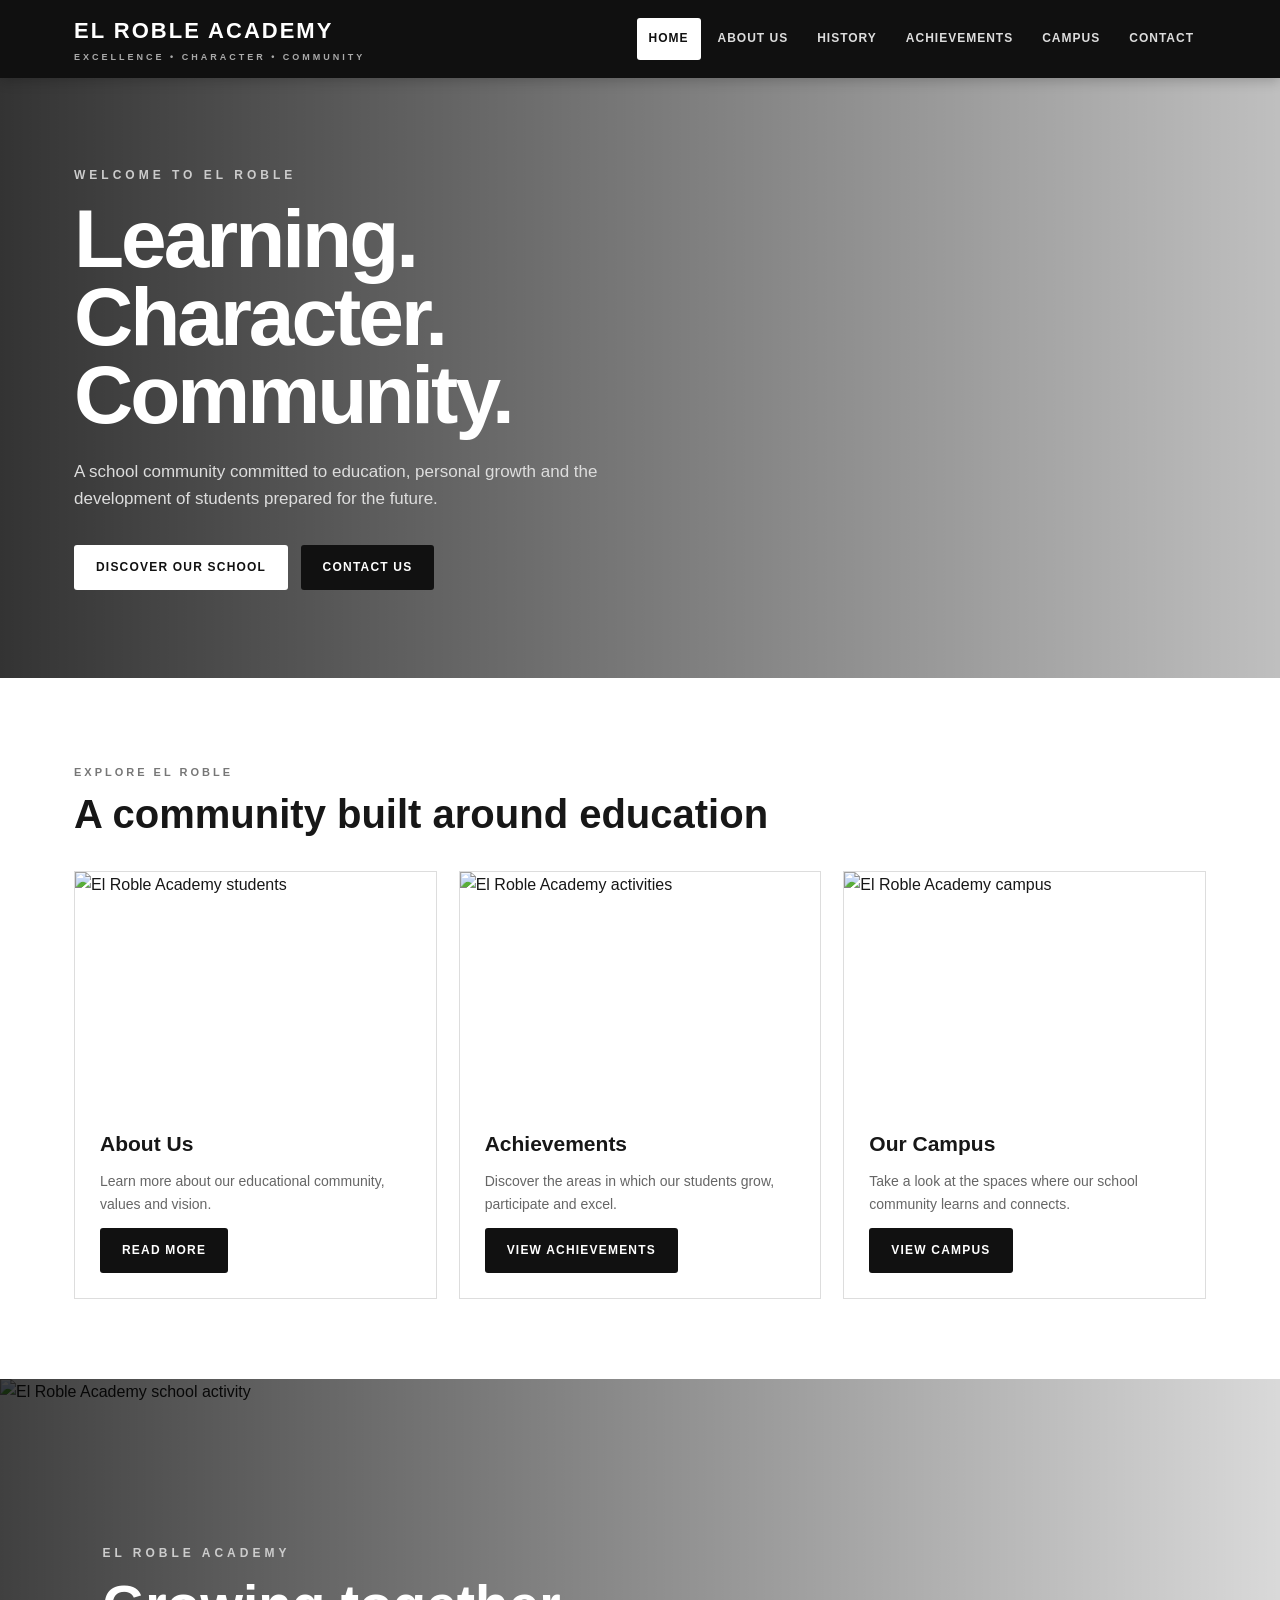
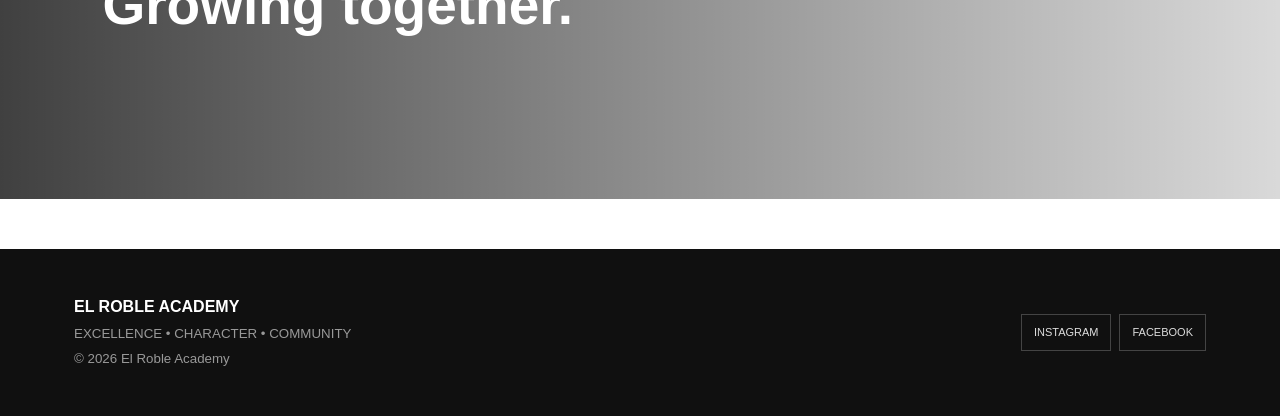
==== index.html @ d4e37f19 "Update index.html" ====
<!DOCTYPE html>
<html lang="en">
<head>
    <meta charset="UTF-8">
    <meta name="viewport" content="width=device-width, initial-scale=1.0">

    <title>El Roble Academy | Home</title>

    <link rel="stylesheet" href="style.css">
</head>

<body>

    <!-- ================= HEADER ================= -->

    <header class="header">

        <nav class="navbar">

            <a href="index.html" class="logo">
                EL ROBLE ACADEMY
                <span>EXCELLENCE • CHARACTER • COMMUNITY</span>
            </a>

            <div class="nav">

                <a href="index.html" class="active">HOME</a>

                <a href="about.html">ABOUT US</a>

                <a href="history.html">HISTORY</a>

                <a href="achievements.html">ACHIEVEMENTS</a>

                <a href="campus.html">CAMPUS</a>

                <a href="contact.html">CONTACT</a>

            </div>

        </nav>

    </header>


    <!-- ================= HERO ================= -->

    <main>

        <section class="hero">

            <div class="hero-content">

                <p class="kicker">
                    WELCOME TO EL ROBLE
                </p>

                <h1>
                    Learning.<br>
                    Character.<br>
                    Community.
                </h1>

                <p class="hero-text">
                    A school community committed to education,
                    personal growth and the development of students
                    prepared for the future.
                </p>

                <a href="about.html" class="btn">
                    DISCOVER OUR SCHOOL
                </a>

                <a href="contact.html" class="btn dark">
                    CONTACT US
                </a>

            </div>

        </section>


        <!-- ================= INTRO ================= -->

        <section class="section">

            <div class="section-head">

                <small>
                    EXPLORE EL ROBLE
                </small>

                <h2>
                    A community built around education
                </h2>

            </div>


            <div class="grid">


                <!-- ABOUT -->

                <article class="card">

                    <img
                        src="character.jpeg"
                        alt="El Roble Academy students"
                    >

                    <div class="card-body">

                        <h3>
                            About Us
                        </h3>

                        <p>
                            Learn more about our educational
                            community, values and vision.
                        </p>

                        <a href="about.html" class="btn dark">
                            READ MORE
                        </a>

                    </div>

                </article>



                <!-- ACHIEVEMENTS -->

                <article class="card">

                    <img
                        src="activities.jpeg"
                        alt="El Roble Academy activities"
                    >

                    <div class="card-body">

                        <h3>
                            Achievements
                        </h3>

                        <p>
                            Discover the areas in which our students
                            grow, participate and excel.
                        </p>

                        <a href="achievements.html" class="btn dark">
                            VIEW ACHIEVEMENTS
                        </a>

                    </div>

                </article>



                <!-- CAMPUS -->

                <article class="card">

                    <img
                        src="campus.jpeg"
                        alt="El Roble Academy campus"
                    >

                    <div class="card-body">

                        <h3>
                            Our Campus
                        </h3>

                        <p>
                            Take a look at the spaces where our
                            school community learns and connects.
                        </p>

                        <a href="campus.html" class="btn dark">
                            VIEW CAMPUS
                        </a>

                    </div>

                </article>

            </div>

        </section>


        <!-- ================= FEATURE IMAGE ================= -->

        <section class="image-banner">

            <img
                src="activities.jpeg"
                alt="El Roble Academy school activity"
            >

            <div class="image-banner-text">

                <p class="kicker">
                    EL ROBLE ACADEMY
                </p>

                <h2>
                    Growing together.
                </h2>

            </div>

        </section>

    </main>


    <!-- ================= FOOTER ================= -->

    <footer class="footer">

        <div class="footer-inner">

            <div>

                <strong>
                    EL ROBLE ACADEMY
                </strong>

                <br>

                <small>
                    EXCELLENCE • CHARACTER • COMMUNITY
                    <br>
                    © 2026 El Roble Academy
                </small>

            </div>


            <div class="footer-socials">

                <a
                    href="https://www.instagram.com/elrobleacademy"
                    target="_blank"
                    rel="noopener noreferrer"
                >
                    INSTAGRAM
                </a>

                <a
                    href="https://www.facebook.com/p/El-Roble-100045855324234/?locale=es_LA"
                    target="_blank"
                    rel="noopener noreferrer"
                >
                    FACEBOOK
                </a>

            </div>

        </div>

    </footer>


</body>
</html>
---- style.css ----
/* ================= GENERAL ================= */

* {
    box-sizing: border-box;
    margin: 0;
    padding: 0;
}

:root {
    --black: #101010;
    --dark: #181818;
    --gray: #777;
    --light: #f4f4f4;
    --white: #ffffff;
    --line: #dddddd;
}

body {
    font-family: Arial, Helvetica, sans-serif;
    color: #171717;
    background: #ffffff;
    line-height: 1.6;
}

a {
    text-decoration: none;
    color: inherit;
}

img {
    max-width: 100%;
    display: block;
}


/* ================= HEADER ================= */

.header {
    background: var(--black);
    color: white;
    position: sticky;
    top: 0;
    z-index: 20;
    box-shadow: 0 3px 12px rgba(0,0,0,0.2);
}

.navbar {
    max-width: 1180px;
    margin: auto;
    min-height: 78px;
    padding: 0 24px;

    display: flex;
    align-items: center;
    justify-content: space-between;

    gap: 25px;
}


/* ================= LOGO ================= */

.logo {
    font-weight: 800;
    letter-spacing: 2px;
    font-size: 22px;
    white-space: nowrap;
}

.logo span {
    display: block;
    font-size: 9px;
    letter-spacing: 3px;
    color: #aaaaaa;
    margin-top: 2px;
}


/* ================= NAVIGATION ================= */

.nav {
    display: flex;
    flex-wrap: wrap;
    justify-content: flex-end;
    gap: 5px;
}

.nav a {
    font-size: 12px;
    font-weight: 700;
    letter-spacing: 1px;

    padding: 11px 12px;

    border-radius: 3px;

    color: #dddddd;

    transition: 0.2s;
}

.nav a:hover,
.nav a.active {
    background: white;
    color: #111111;
}


/* ================= HERO ================= */

.hero {

    min-height: 600px;

    background:
        linear-gradient(
            90deg,
            rgba(0,0,0,0.8),
            rgba(0,0,0,0.25)
        ),
        url("imagenes/campus.jpg")
        center / cover;

    display: flex;
    align-items: center;
}

.hero-content {

    max-width: 1180px;
    width: 100%;

    margin: auto;

    padding: 80px 24px;

    color: white;
}

.kicker {

    font-size: 12px;

    letter-spacing: 4px;

    font-weight: 700;

    color: #cccccc;

    margin-bottom: 15px;
}

.hero h1 {

    font-size: clamp(42px, 7vw, 82px);

    line-height: 0.95;

    max-width: 800px;

    letter-spacing: -3px;
}

.hero-text {

    max-width: 620px;

    margin: 24px 0;

    font-size: 17px;

    color: #dddddd;
}


/* ================= BUTTONS ================= */

.btn {

    display: inline-block;

    padding: 13px 22px;

    background: white;

    color: #111111;

    font-size: 12px;

    font-weight: 800;

    letter-spacing: 1.2px;

    border-radius: 3px;

    margin-right: 8px;

    margin-top: 8px;

    transition: 0.2s;
}

.btn:hover {
    transform: translateY(-2px);
}

.btn.dark {

    background: #111111;

    color: white;
}


/* ================= SECTIONS ================= */

.section {

    max-width: 1180px;

    margin: auto;

    padding: 80px 24px;
}

.section-head {
    margin-bottom: 35px;
}

.section-head small {

    font-size: 11px;

    letter-spacing: 3px;

    color: #777777;

    font-weight: 700;
}

.section-head h2 {

    font-size: 40px;

    line-height: 1.1;

    margin-top: 8px;
}


/* ================= CARDS ================= */

.grid {

    display: grid;

    grid-template-columns:
        repeat(3, 1fr);

    gap: 22px;
}

.card {

    border: 1px solid var(--line);

    background: white;

    overflow: hidden;

    transition: 0.25s;
}

.card:hover {
    transform: translateY(-5px);

    box-shadow:
        0 12px 30px rgba(0,0,0,0.1);
}

.card img {

    width: 100%;

    height: 230px;

    object-fit: cover;
}

.card-body {

    padding: 25px;
}

.card h3 {

    font-size: 21px;

    margin-bottom: 10px;
}

.card p {

    color: #666666;

    font-size: 14px;

    margin-bottom: 5px;
}


/* ================= IMAGE BANNER ================= */

.image-banner {

    position: relative;

    height: 420px;

    overflow: hidden;
}

.image-banner img {

    width: 100%;

    height: 100%;

    object-fit: cover;
}

.image-banner::after {

    content: "";

    position: absolute;

    inset: 0;

    background:
        linear-gradient(
            90deg,
            rgba(0,0,0,0.75),
            rgba(0,0,0,0.15)
        );
}

.image-banner-text {

    position: absolute;

    z-index: 2;

    top: 50%;

    left: 8%;

    transform: translateY(-50%);

    color: white;
}

.image-banner-text h2 {

    font-size: 55px;

    line-height: 1;
}


/* ================= PAGE HERO ================= */

.page-hero {

    background: #181818;

    color: white;

    padding: 90px 24px;
}

.page-hero-inner {

    max-width: 1180px;

    margin: auto;
}

.page-hero h1 {

    font-size: clamp(42px, 6vw, 70px);

    line-height: 1;
}

.page-hero p {

    color: #bbbbbb;

    margin-top: 15px;
}


/* ================= TWO COLUMNS ================= */

.two-col {

    display: grid;

    grid-template-columns:
        1.1fr 0.9fr;

    gap: 50px;

    align-items: center;
}

.feature-img {

    width: 100%;

    height: 430px;

    object-fit: cover;
}

.text p {

    margin-bottom: 18px;

    color: #555555;
}


/* ================= VALUES ================= */

.values {

    display: grid;

    grid-template-columns:
        repeat(2, 1fr);

    gap: 15px;

    margin-top: 25px;
}

.value {

    padding: 20px;

    background: #f4f4f4;

    border-left: 4px solid #111111;
}


/* ================= TIMELINE ================= */

.timeline {

    position: relative;

    border-left: 2px solid #cccccc;

    margin-left: 10px;
}

.timeline-item {

    position: relative;

    padding:
        0
        0
        35px
        35px;
}

.timeline-item::before {

    content: "";

    position: absolute;

    left: -8px;

    top: 5px;

    width: 14px;

    height: 14px;

    background: #111111;

    border-radius: 50%;
}

.timeline-item span {

    font-size: 11px;

    letter-spacing: 2px;

    color: #777777;

    font-weight: 700;
}

.timeline-item h3 {

    font-size: 22px;

    margin: 5px 0;
}

.timeline-item p {

    color: #666666;
}


/* ================= CAMPUS ================= */

.campus-grid {

    display: grid;

    grid-template-columns:
        repeat(2, 1fr);

    gap: 20px;
}

.campus-card {

    position: relative;

    min-height: 330px;

    overflow: hidden;

    background: #222222;
}

.campus-card img {

    width: 100%;

    height: 330px;

    object-fit: cover;

    opacity: 0.78;

    transition: 0.3s;
}

.campus-card:hover img {

    transform: scale(1.04);

    opacity: 0.95;
}

.campus-label {

    position: absolute;

    bottom: 0;

    left: 0;

    right: 0;

    padding: 25px;

    color: white;

    background:
        linear-gradient(
            transparent,
            rgba(0,0,0,0.85)
        );
}

.campus-label h3 {

    font-size: 25px;
}


/* ================= CONTACT ================= */

.contact-grid {

    display: grid;

    grid-template-columns:
        0.8fr 1.2fr;

    gap: 30px;
}

.contact-box {

    padding: 30px;

    background: #f4f4f4;

    margin-bottom: 18px;
}

.contact-box h3 {

    margin-bottom: 8px;
}

.contact-box p {

    color: #666666;
}

form {

    display: grid;

    gap: 15px;
}

input,
textarea {

    width: 100%;

    padding: 15px;

    border: 1px solid #cccccc;

    font: inherit;
}

textarea {

    min-height: 160px;

    resize: vertical;
}


/* ================= SOCIAL MEDIA ================= */

.socials {

    display: flex;

    gap: 10px;

    flex-wrap: wrap;

    margin-top: 14px;
}

.social {

    border: 1px solid #555555;

    padding: 9px 14px;

    font-size: 12px;

    font-weight: 700;

    letter-spacing: 1px;

    transition: 0.2s;
}

.social:hover {

    background: #111111;

    color: white;
}


/* ================= FOOTER ================= */

.footer {

    background: #101010;

    color: white;

    margin-top: 50px;
}

.footer-inner {

    max-width: 1180px;

    margin: auto;

    padding: 45px 24px;

    display: flex;

    justify-content: space-between;

    gap: 30px;

    align-items: center;
}

.footer small {

    color: #999999;
}

.footer-socials {

    display: flex;

    gap: 8px;

    flex-wrap: wrap;
}

.footer-socials a {

    font-size: 11px;

    border: 1px solid #444444;

    padding: 9px 12px;

    color: #dddddd;

    transition: 0.2s;
}

.footer-socials a:hover {

    background: white;

    color: black;
}


/* ================= RESPONSIVE ================= */

@media (max-width: 850px) {

    .navbar {

        align-items: flex-start;

        padding-top: 18px;

        padding-bottom: 18px;

        flex-direction: column;
    }

    .nav {

        justify-content: flex-start;
    }

    .grid,
    .two-col,
    .contact-grid {

        grid-template-columns: 1fr;
    }

    .campus-grid {

        grid-template-columns: 1fr;
    }

    .hero {

        min-height: 520px;
    }

    .image-banner-text h2 {

        font-size: 40px;
    }

    .footer-inner {

        flex-direction: column;

        align-items: flex-start;
    }

}
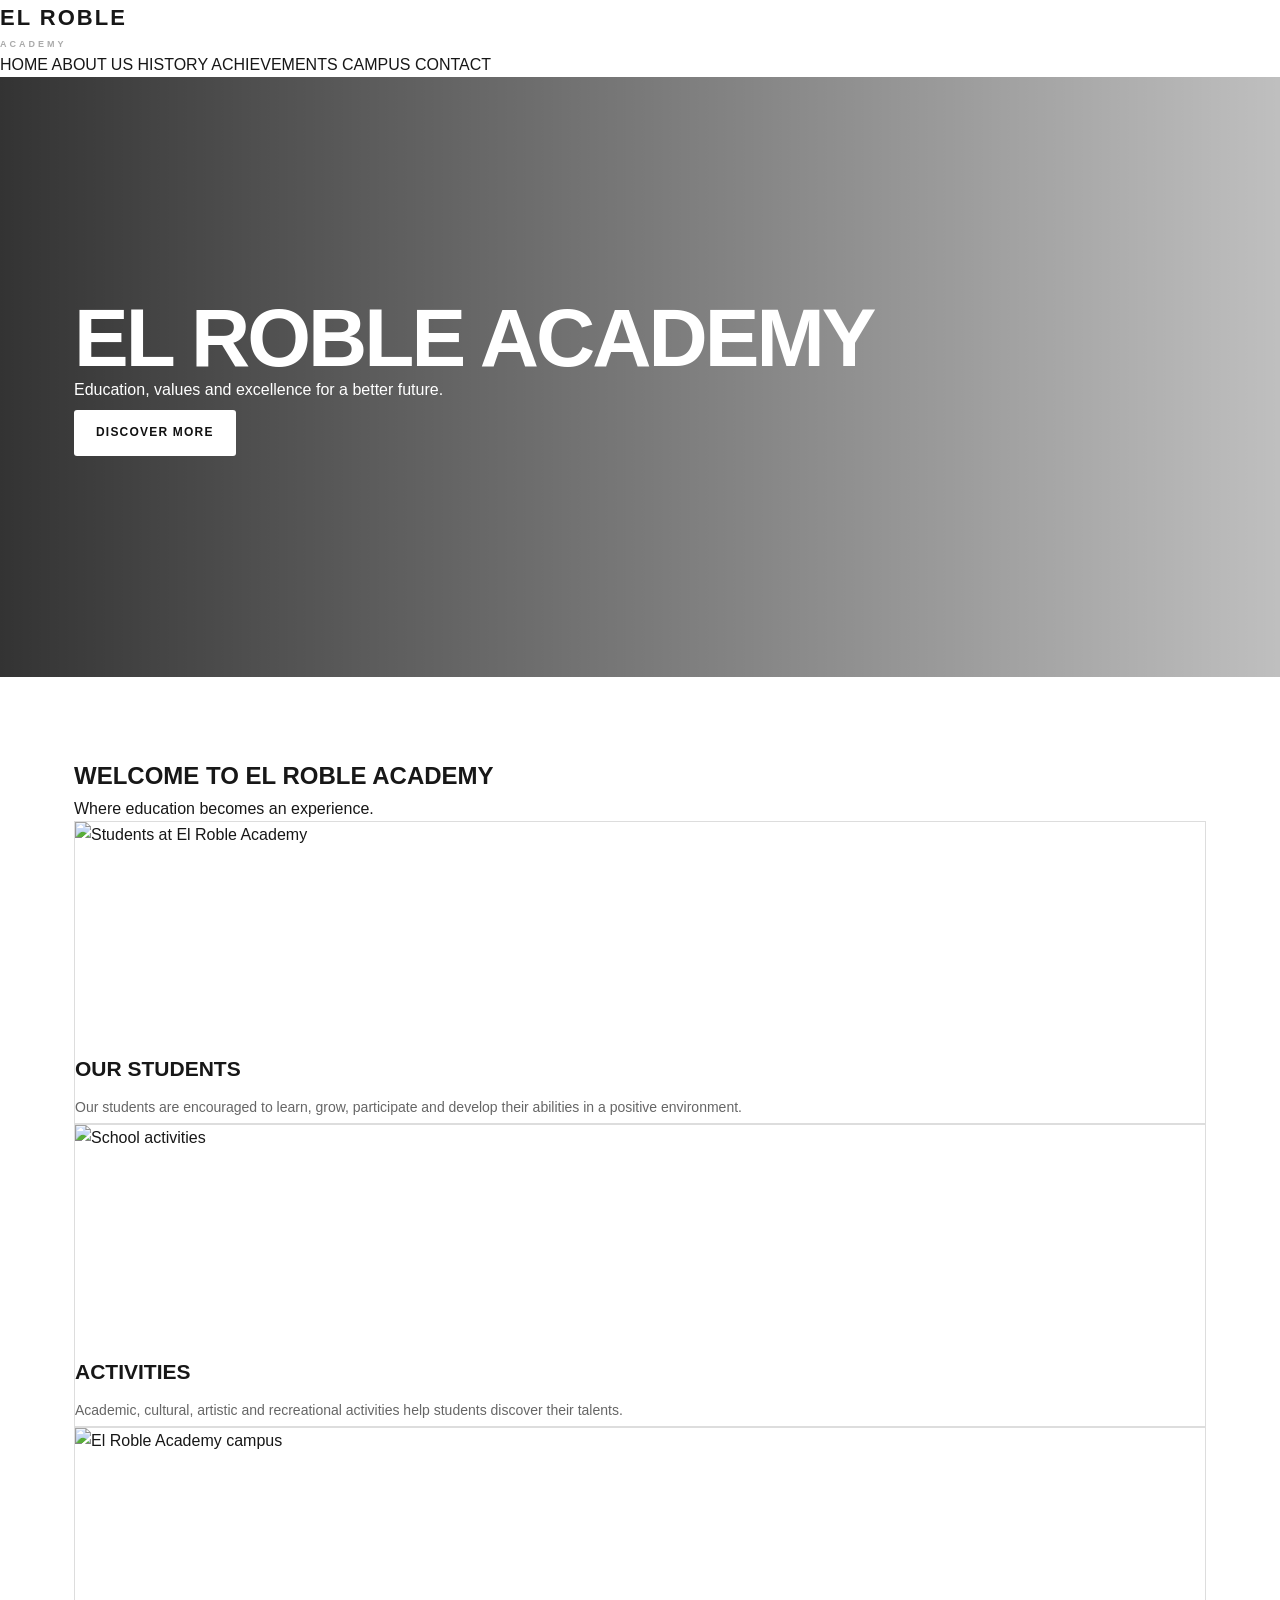
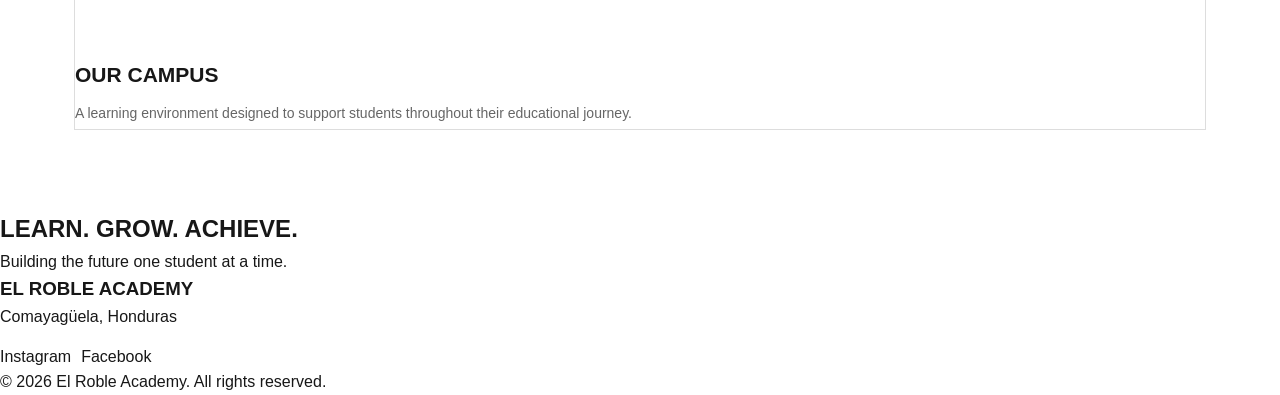
==== commit a746aba1: "Update index.html" ====
--- a/index.html
+++ b/index.html
@@ -3,269 +3,105 @@
 <head>
     <meta charset="UTF-8">
     <meta name="viewport" content="width=device-width, initial-scale=1.0">
-
     <title>El Roble Academy | Home</title>
-
     <link rel="stylesheet" href="style.css">
 </head>
 
 <body>
 
-    <!-- ================= HEADER ================= -->
+<header>
+    <div class="logo">EL ROBLE <span>ACADEMY</span></div>
 
-    <header class="header">
+    <nav>
+        <a href="index.html" target="_blank" rel="noopener noreferrer">HOME</a>
+        <a href="about.html" target="_blank" rel="noopener noreferrer">ABOUT US</a>
+        <a href="history.html" target="_blank" rel="noopener noreferrer">HISTORY</a>
+        <a href="achievements.html" target="_blank" rel="noopener noreferrer">ACHIEVEMENTS</a>
+        <a href="campus.html" target="_blank" rel="noopener noreferrer">CAMPUS</a>
+        <a href="contact.html" target="_blank" rel="noopener noreferrer">CONTACT</a>
+    </nav>
+</header>
 
-        <nav class="navbar">
+<section class="hero">
+    <div class="hero-content">
+        <h1>EL ROBLE ACADEMY</h1>
+        <p>Education, values and excellence for a better future.</p>
 
-            <a href="index.html" class="logo">
-                EL ROBLE ACADEMY
-                <span>EXCELLENCE • CHARACTER • COMMUNITY</span>
-            </a>
+        <a href="about.html" target="_blank" rel="noopener noreferrer" class="btn">
+            DISCOVER MORE
+        </a>
+    </div>
+</section>
 
-            <div class="nav">
+<section class="section">
+    <div class="section-title">
+        <h2>WELCOME TO EL ROBLE ACADEMY</h2>
+        <p>Where education becomes an experience.</p>
+    </div>
 
-                <a href="index.html" class="active">HOME</a>
+    <div class="cards">
 
-                <a href="about.html">ABOUT US</a>
-
-                <a href="history.html">HISTORY</a>
-
-                <a href="achievements.html">ACHIEVEMENTS</a>
-
-                <a href="campus.html">CAMPUS</a>
-
-                <a href="contact.html">CONTACT</a>
-
+        <div class="card">
+            <img src="estudiantes.jpg" alt="Students at El Roble Academy">
+            <div class="card-content">
+                <h3>OUR STUDENTS</h3>
+                <p>
+                    Our students are encouraged to learn, grow, participate
+                    and develop their abilities in a positive environment.
+                </p>
             </div>
-
-        </nav>
-
-    </header>
-
-
-    <!-- ================= HERO ================= -->
-
-    <main>
-
-        <section class="hero">
-
-            <div class="hero-content">
-
-                <p class="kicker">
-                    WELCOME TO EL ROBLE
-                </p>
-
-                <h1>
-                    Learning.<br>
-                    Character.<br>
-                    Community.
-                </h1>
-
-                <p class="hero-text">
-                    A school community committed to education,
-                    personal growth and the development of students
-                    prepared for the future.
-                </p>
-
-                <a href="about.html" class="btn">
-                    DISCOVER OUR SCHOOL
-                </a>
-
-                <a href="contact.html" class="btn dark">
-                    CONTACT US
-                </a>
-
-            </div>
-
-        </section>
-
-
-        <!-- ================= INTRO ================= -->
-
-        <section class="section">
-
-            <div class="section-head">
-
-                <small>
-                    EXPLORE EL ROBLE
-                </small>
-
-                <h2>
-                    A community built around education
-                </h2>
-
-            </div>
-
-
-            <div class="grid">
-
-
-                <!-- ABOUT -->
-
-                <article class="card">
-
-                    <img
-                        src="character.jpeg"
-                        alt="El Roble Academy students"
-                    >
-
-                    <div class="card-body">
-
-                        <h3>
-                            About Us
-                        </h3>
-
-                        <p>
-                            Learn more about our educational
-                            community, values and vision.
-                        </p>
-
-                        <a href="about.html" class="btn dark">
-                            READ MORE
-                        </a>
-
-                    </div>
-
-                </article>
-
-
-
-                <!-- ACHIEVEMENTS -->
-
-                <article class="card">
-
-                    <img
-                        src="activities.jpeg"
-                        alt="El Roble Academy activities"
-                    >
-
-                    <div class="card-body">
-
-                        <h3>
-                            Achievements
-                        </h3>
-
-                        <p>
-                            Discover the areas in which our students
-                            grow, participate and excel.
-                        </p>
-
-                        <a href="achievements.html" class="btn dark">
-                            VIEW ACHIEVEMENTS
-                        </a>
-
-                    </div>
-
-                </article>
-
-
-
-                <!-- CAMPUS -->
-
-                <article class="card">
-
-                    <img
-                        src="campus.jpeg"
-                        alt="El Roble Academy campus"
-                    >
-
-                    <div class="card-body">
-
-                        <h3>
-                            Our Campus
-                        </h3>
-
-                        <p>
-                            Take a look at the spaces where our
-                            school community learns and connects.
-                        </p>
-
-                        <a href="campus.html" class="btn dark">
-                            VIEW CAMPUS
-                        </a>
-
-                    </div>
-
-                </article>
-
-            </div>
-
-        </section>
-
-
-        <!-- ================= FEATURE IMAGE ================= -->
-
-        <section class="image-banner">
-
-            <img
-                src="activities.jpeg"
-                alt="El Roble Academy school activity"
-            >
-
-            <div class="image-banner-text">
-
-                <p class="kicker">
-                    EL ROBLE ACADEMY
-                </p>
-
-                <h2>
-                    Growing together.
-                </h2>
-
-            </div>
-
-        </section>
-
-    </main>
-
-
-    <!-- ================= FOOTER ================= -->
-
-    <footer class="footer">
-
-        <div class="footer-inner">
-
-            <div>
-
-                <strong>
-                    EL ROBLE ACADEMY
-                </strong>
-
-                <br>
-
-                <small>
-                    EXCELLENCE • CHARACTER • COMMUNITY
-                    <br>
-                    © 2026 El Roble Academy
-                </small>
-
-            </div>
-
-
-            <div class="footer-socials">
-
-                <a
-                    href="https://www.instagram.com/elrobleacademy"
-                    target="_blank"
-                    rel="noopener noreferrer"
-                >
-                    INSTAGRAM
-                </a>
-
-                <a
-                    href="https://www.facebook.com/p/El-Roble-100045855324234/?locale=es_LA"
-                    target="_blank"
-                    rel="noopener noreferrer"
-                >
-                    FACEBOOK
-                </a>
-
-            </div>
-
         </div>
 
-    </footer>
+        <div class="card">
+            <img src="actividades.jpg" alt="School activities">
+            <div class="card-content">
+                <h3>ACTIVITIES</h3>
+                <p>
+                    Academic, cultural, artistic and recreational activities
+                    help students discover their talents.
+                </p>
+            </div>
+        </div>
 
+        <div class="card">
+            <img src="campus.jpg" alt="El Roble Academy campus">
+            <div class="card-content">
+                <h3>OUR CAMPUS</h3>
+                <p>
+                    A learning environment designed to support students
+                    throughout their educational journey.
+                </p>
+            </div>
+        </div>
+
+    </div>
+</section>
+
+<section class="banner" style="background-image: url('actividades.jpg');">
+    <div>
+        <h2>LEARN. GROW. ACHIEVE.</h2>
+        <p>Building the future one student at a time.</p>
+    </div>
+</section>
+
+<footer>
+    <h3>EL ROBLE ACADEMY</h3>
+    <p>Comayagüela, Honduras</p>
+
+    <div class="socials">
+        <a href="https://www.instagram.com/elrobleacademy?igsi=MXN0MHp5c29xYmVuYg%3D%3D"
+           target="_blank" rel="noopener noreferrer">
+            Instagram
+        </a>
+
+        <a href="https://www.facebook.com/p/El-Roble-100045855324234/?locale=es_LA"
+           target="_blank" rel="noopener noreferrer">
+            Facebook
+        </a>
+    </div>
+
+    <p class="copyright">© 2026 El Roble Academy. All rights reserved.</p>
+</footer>
 
 </body>
 </html>
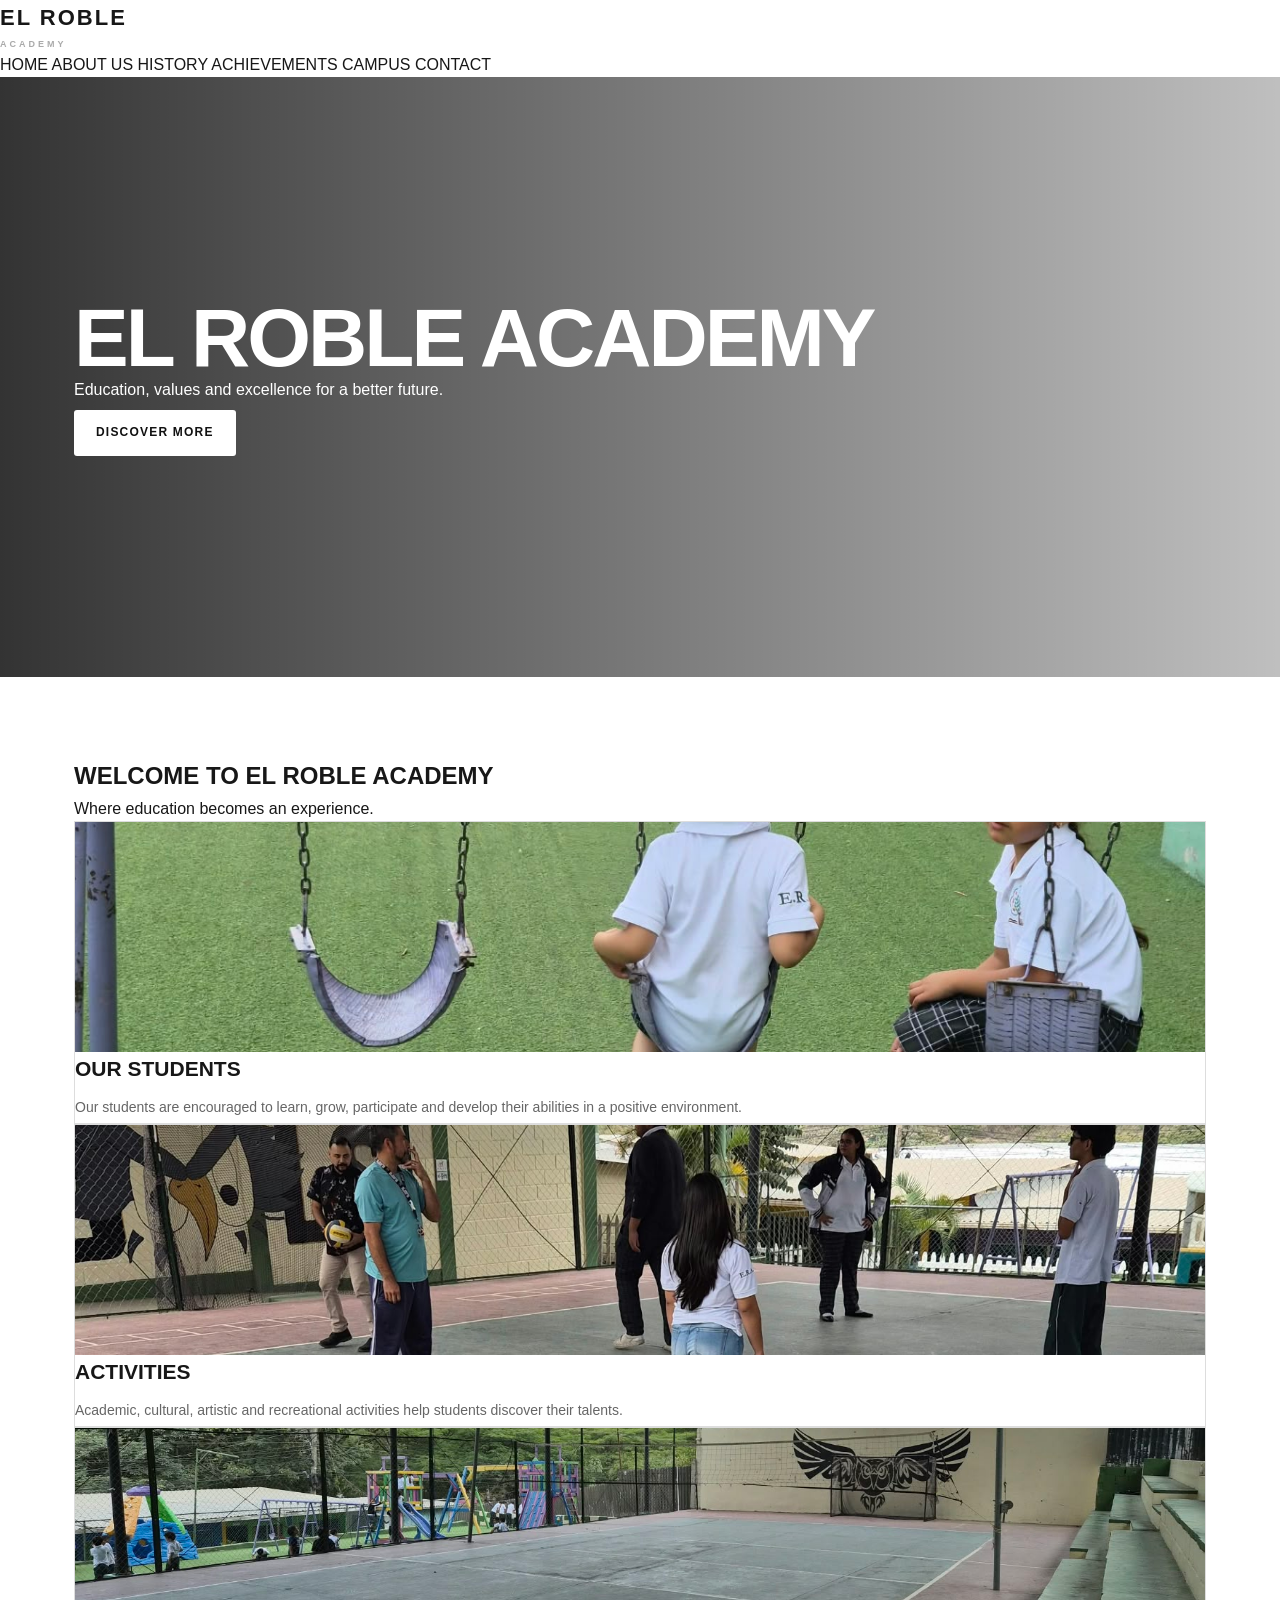
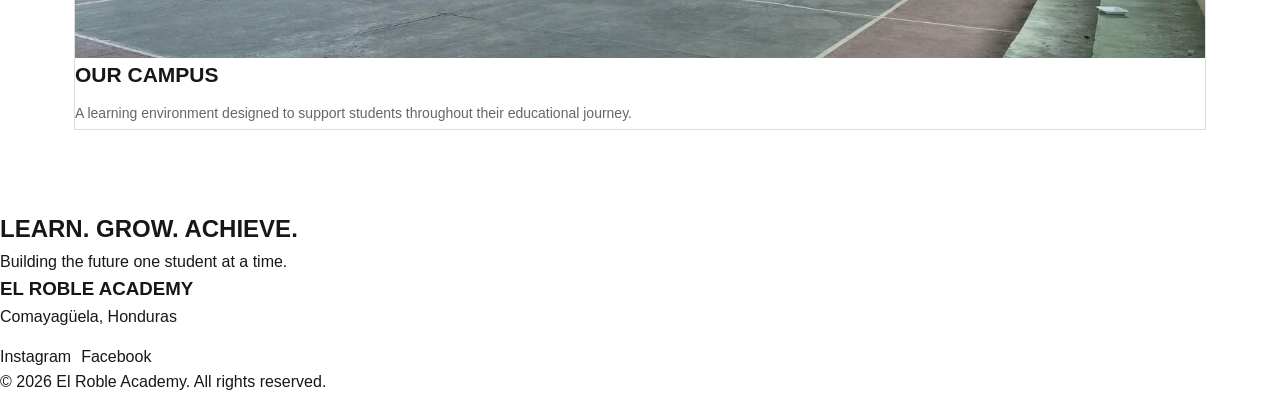
==== commit f824dd02: "Update index.html" ====
--- a/index.html
+++ b/index.html
@@ -42,7 +42,7 @@
     <div class="cards">
 
         <div class="card">
-            <img src="estudiantes.jpg" alt="Students at El Roble Academy">
+            <img src="character.jpeg" alt="Students at El Roble Academy">
             <div class="card-content">
                 <h3>OUR STUDENTS</h3>
                 <p>
@@ -53,7 +53,7 @@
         </div>
 
         <div class="card">
-            <img src="actividades.jpg" alt="School activities">
+            <img src="activities.jpeg" alt="School activities">
             <div class="card-content">
                 <h3>ACTIVITIES</h3>
                 <p>
@@ -64,7 +64,7 @@
         </div>
 
         <div class="card">
-            <img src="campus.jpg" alt="El Roble Academy campus">
+            <img src="campus.jpeg" alt="El Roble Academy campus">
             <div class="card-content">
                 <h3>OUR CAMPUS</h3>
                 <p>
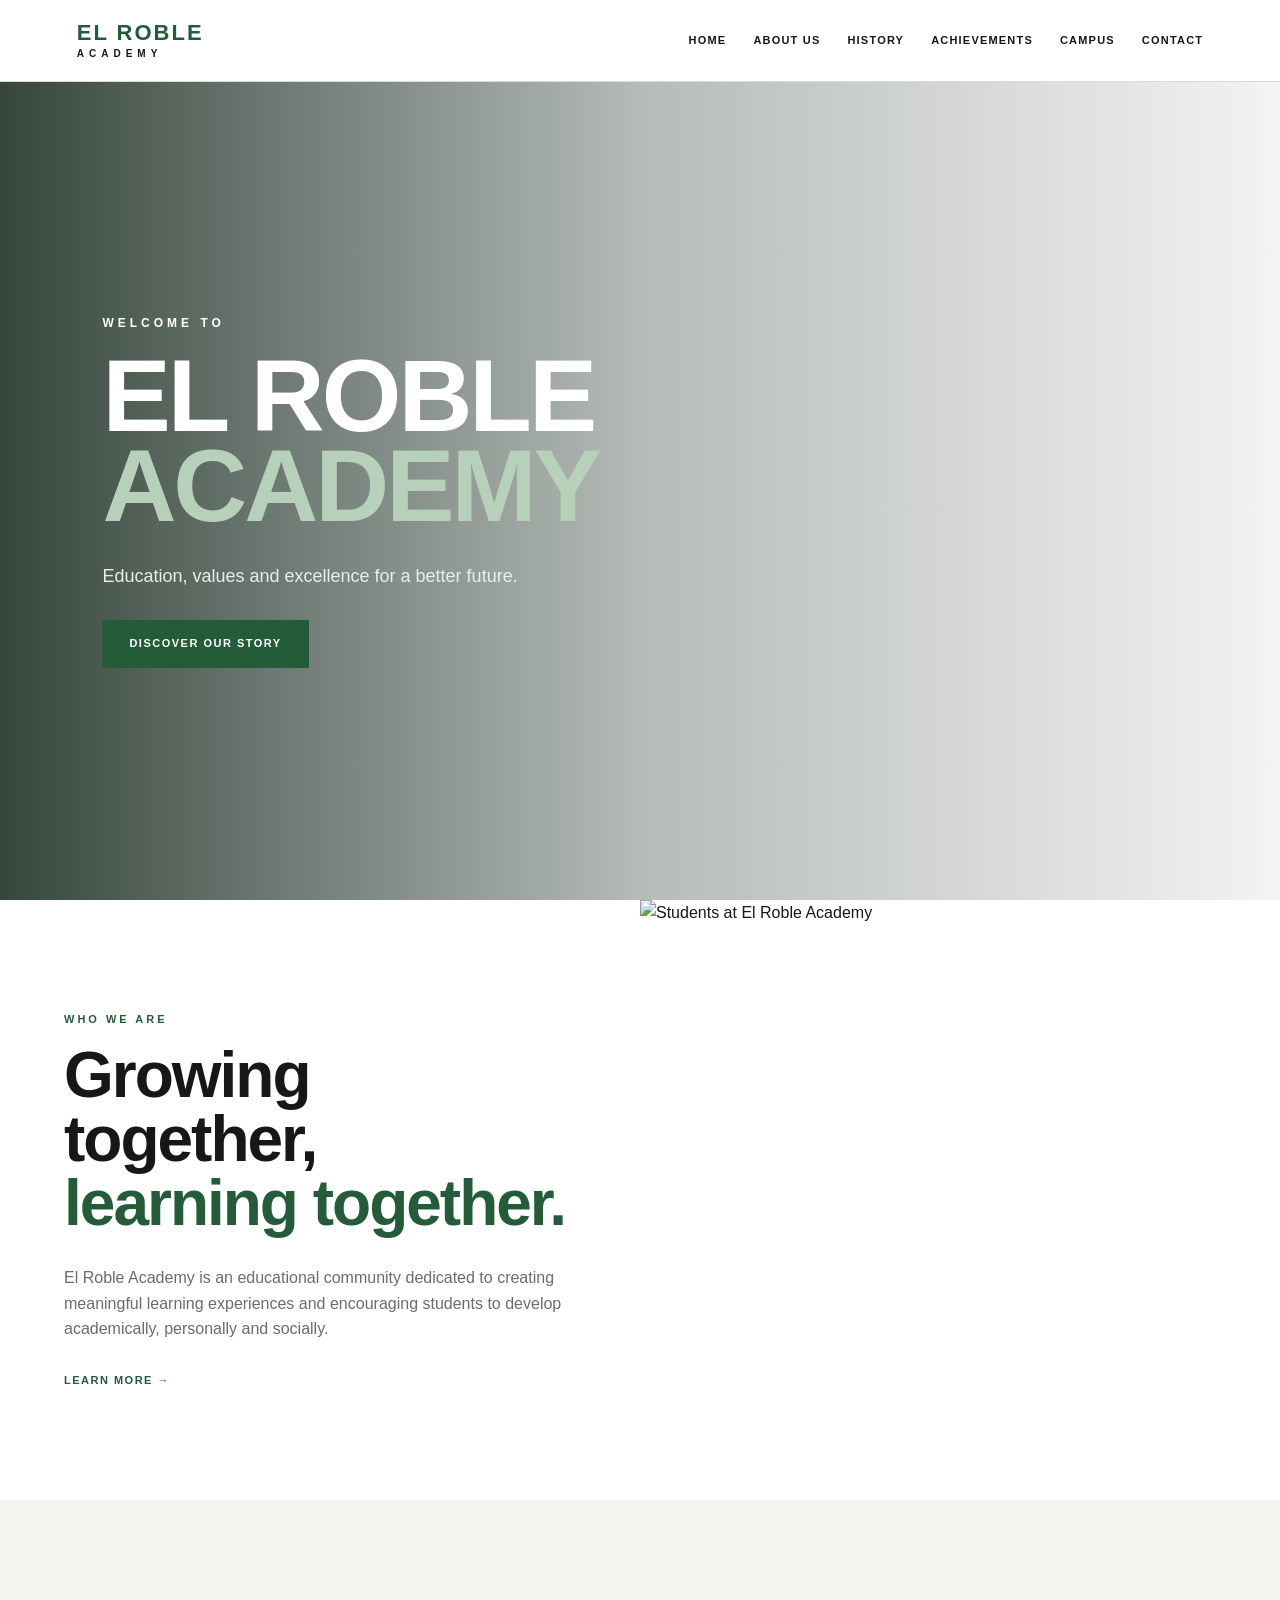
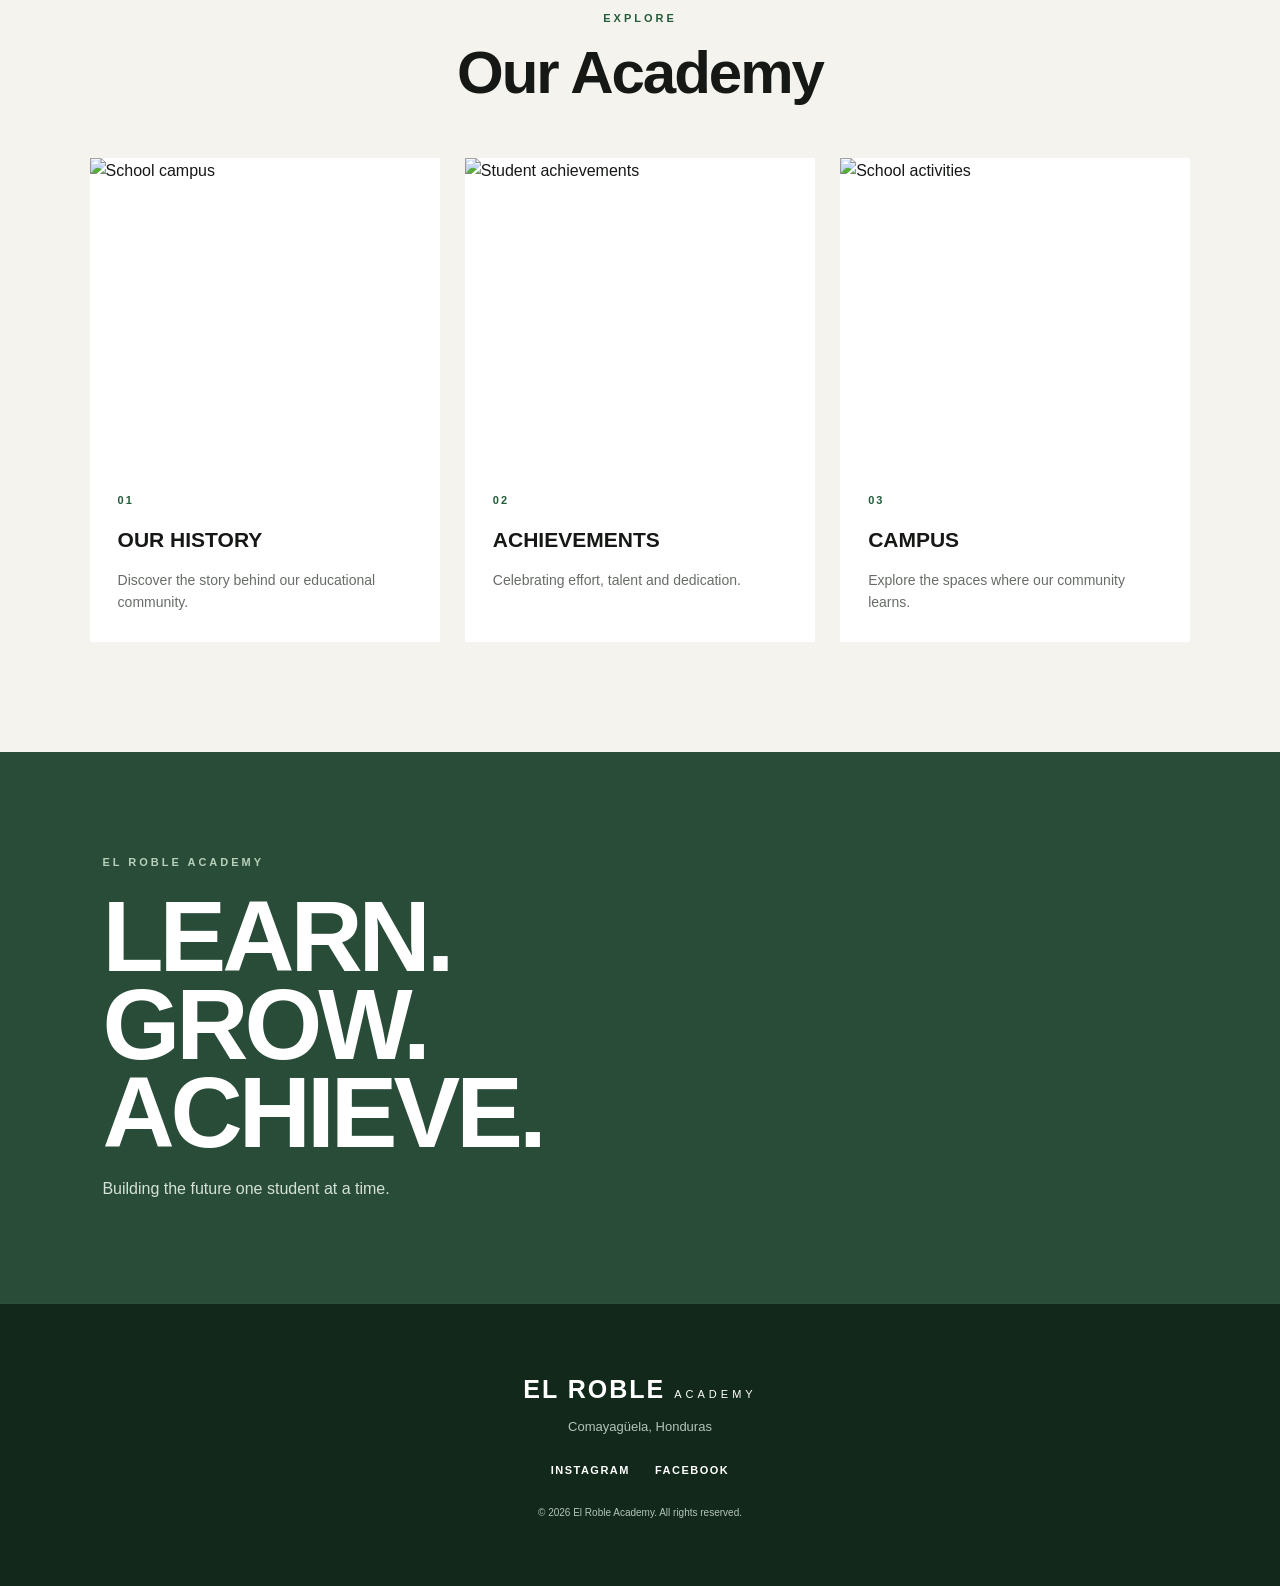
==== commit 32e05f7e: "Update index.html" ====
--- a/index.html
+++ b/index.html
@@ -10,7 +10,10 @@
 <body>
 
 <header>
-    <div class="logo">EL ROBLE <span>ACADEMY</span></div>
+    <a href="index.html" class="logo">
+        EL ROBLE
+        <span>ACADEMY</span>
+    </a>
 
     <nav>
         <a href="index.html" target="_blank" rel="noopener noreferrer">HOME</a>
@@ -22,85 +25,142 @@
     </nav>
 </header>
 
+<main>
+
 <section class="hero">
+    <div class="hero-overlay"></div>
+
     <div class="hero-content">
-        <h1>EL ROBLE ACADEMY</h1>
-        <p>Education, values and excellence for a better future.</p>
+        <p class="small-title">WELCOME TO</p>
 
-        <a href="about.html" target="_blank" rel="noopener noreferrer" class="btn">
-            DISCOVER MORE
+        <h1>EL ROBLE<br><span>ACADEMY</span></h1>
+
+        <p class="hero-text">
+            Education, values and excellence
+            for a better future.
+        </p>
+
+        <a href="about.html" target="_blank" rel="noopener noreferrer" class="green-btn">
+            DISCOVER OUR STORY
         </a>
     </div>
 </section>
 
-<section class="section">
-    <div class="section-title">
-        <h2>WELCOME TO EL ROBLE ACADEMY</h2>
-        <p>Where education becomes an experience.</p>
+
+<section class="intro-section">
+
+    <div class="intro-text">
+        <p class="section-label">WHO WE ARE</p>
+
+        <h2>Growing together,<br><span>learning together.</span></h2>
+
+        <p>
+            El Roble Academy is an educational community dedicated
+            to creating meaningful learning experiences and encouraging
+            students to develop academically, personally and socially.
+        </p>
+
+        <a href="about.html" target="_blank" rel="noopener noreferrer" class="text-link">
+            LEARN MORE →
+        </a>
     </div>
 
-    <div class="cards">
+    <div class="intro-image">
+        <img src="estudiantes.jpg" alt="Students at El Roble Academy">
+    </div>
 
-        <div class="card">
-            <img src="character.jpeg" alt="Students at El Roble Academy">
-            <div class="card-content">
-                <h3>OUR STUDENTS</h3>
-                <p>
-                    Our students are encouraged to learn, grow, participate
-                    and develop their abilities in a positive environment.
-                </p>
+</section>
+
+
+<section class="features-section">
+
+    <div class="section-heading">
+        <p class="section-label">EXPLORE</p>
+        <h2>Our Academy</h2>
+    </div>
+
+    <div class="feature-grid">
+
+        <a href="history.html" target="_blank" rel="noopener noreferrer" class="feature-card">
+            <img src="campus.jpg" alt="School campus">
+
+            <div class="feature-content">
+                <span>01</span>
+                <h3>OUR HISTORY</h3>
+                <p>Discover the story behind our educational community.</p>
             </div>
-        </div>
+        </a>
 
-        <div class="card">
-            <img src="activities.jpeg" alt="School activities">
-            <div class="card-content">
-                <h3>ACTIVITIES</h3>
-                <p>
-                    Academic, cultural, artistic and recreational activities
-                    help students discover their talents.
-                </p>
+        <a href="achievements.html" target="_blank" rel="noopener noreferrer" class="feature-card">
+            <img src="logros.jpg" alt="Student achievements">
+
+            <div class="feature-content">
+                <span>02</span>
+                <h3>ACHIEVEMENTS</h3>
+                <p>Celebrating effort, talent and dedication.</p>
             </div>
-        </div>
+        </a>
 
-        <div class="card">
-            <img src="campus.jpeg" alt="El Roble Academy campus">
-            <div class="card-content">
-                <h3>OUR CAMPUS</h3>
-                <p>
-                    A learning environment designed to support students
-                    throughout their educational journey.
-                </p>
+        <a href="campus.html" target="_blank" rel="noopener noreferrer" class="feature-card">
+            <img src="actividades.jpg" alt="School activities">
+
+            <div class="feature-content">
+                <span>03</span>
+                <h3>CAMPUS</h3>
+                <p>Explore the spaces where our community learns.</p>
             </div>
-        </div>
+        </a>
 
     </div>
+
 </section>
 
-<section class="banner" style="background-image: url('actividades.jpg');">
+
+<section class="green-banner">
+
     <div>
-        <h2>LEARN. GROW. ACHIEVE.</h2>
-        <p>Building the future one student at a time.</p>
+        <p class="section-label light">EL ROBLE ACADEMY</p>
+
+        <h2>LEARN.<br>GROW.<br>ACHIEVE.</h2>
+
+        <p>
+            Building the future one student at a time.
+        </p>
     </div>
+
 </section>
 
+</main>
+
+
 <footer>
-    <h3>EL ROBLE ACADEMY</h3>
+
+    <div class="footer-logo">
+        EL ROBLE <span>ACADEMY</span>
+    </div>
+
     <p>Comayagüela, Honduras</p>
 
     <div class="socials">
+
         <a href="https://www.instagram.com/elrobleacademy?igsi=MXN0MHp5c29xYmVuYg%3D%3D"
-           target="_blank" rel="noopener noreferrer">
-            Instagram
+           target="_blank"
+           rel="noopener noreferrer">
+            INSTAGRAM
         </a>
 
         <a href="https://www.facebook.com/p/El-Roble-100045855324234/?locale=es_LA"
-           target="_blank" rel="noopener noreferrer">
-            Facebook
+           target="_blank"
+           rel="noopener noreferrer">
+            FACEBOOK
         </a>
+
     </div>
 
-    <p class="copyright">© 2026 El Roble Academy. All rights reserved.</p>
+    <p class="copyright">
+        © 2026 El Roble Academy. All rights reserved.
+    </p>
+
 </footer>
 
 </body>
--- a/style.css
+++ b/style.css
@@ -1,25 +1,44 @@
-/* ================= GENERAL ================= */
+/* =========================================
+   EL ROBLE ACADEMY
+   GREEN EDITION
+========================================= */
+
+:root {
+    --green: #245c3a;
+    --green-dark: #173d28;
+    --green-light: #dfe9df;
+    --cream: #f5f3ed;
+    --white: #ffffff;
+    --black: #151815;
+    --gray: #686d68;
+    --border: #d8ddd8;
+}
+
+
+/* =========================================
+   RESET
+========================================= */
 
 * {
-    box-sizing: border-box;
     margin: 0;
     padding: 0;
-}
-
-:root {
-    --black: #101010;
-    --dark: #181818;
-    --gray: #777;
-    --light: #f4f4f4;
-    --white: #ffffff;
-    --line: #dddddd;
+    box-sizing: border-box;
+}
+
+html {
+    scroll-behavior: smooth;
 }
 
 body {
     font-family: Arial, Helvetica, sans-serif;
-    color: #171717;
-    background: #ffffff;
+    color: var(--black);
+    background: var(--white);
     line-height: 1.6;
+}
+
+img {
+    display: block;
+    width: 100%;
 }
 
 a {
@@ -27,774 +46,1094 @@
     color: inherit;
 }
 
-img {
-    max-width: 100%;
-    display: block;
-}
-
-
-/* ================= HEADER ================= */
-
-.header {
-    background: var(--black);
-    color: white;
-    position: sticky;
-    top: 0;
-    z-index: 20;
-    box-shadow: 0 3px 12px rgba(0,0,0,0.2);
-}
-
-.navbar {
-    max-width: 1180px;
-    margin: auto;
-    min-height: 78px;
-    padding: 0 24px;
+
+/* =========================================
+   HEADER
+========================================= */
+
+header {
+    height: 82px;
+    width: 100%;
+
+    padding: 0 6%;
 
     display: flex;
     align-items: center;
     justify-content: space-between;
 
-    gap: 25px;
-}
-
-
-/* ================= LOGO ================= */
+    background: rgba(255,255,255,0.96);
+
+    border-bottom: 1px solid var(--border);
+
+    position: sticky;
+    top: 0;
+
+    z-index: 1000;
+}
 
 .logo {
-    font-weight: 800;
+    color: var(--green);
+
+    font-size: 22px;
+    font-weight: 900;
+
     letter-spacing: 2px;
-    font-size: 22px;
-    white-space: nowrap;
+
+    line-height: 1;
 }
 
 .logo span {
     display: block;
-    font-size: 9px;
-    letter-spacing: 3px;
-    color: #aaaaaa;
-    margin-top: 2px;
-}
-
-
-/* ================= NAVIGATION ================= */
-
-.nav {
+
+    color: var(--black);
+
+    font-size: 10px;
+
+    letter-spacing: 5px;
+
+    margin-top: 5px;
+}
+
+
+nav {
     display: flex;
-    flex-wrap: wrap;
-    justify-content: flex-end;
-    gap: 5px;
-}
-
-.nav a {
-    font-size: 12px;
-    font-weight: 700;
-    letter-spacing: 1px;
-
-    padding: 11px 12px;
-
-    border-radius: 3px;
-
-    color: #dddddd;
-
-    transition: 0.2s;
-}
-
-.nav a:hover,
-.nav a.active {
-    background: white;
-    color: #111111;
-}
-
-
-/* ================= HERO ================= */
+    align-items: center;
+    gap: 27px;
+}
+
+nav a {
+    font-size: 11px;
+
+    font-weight: bold;
+
+    letter-spacing: 1.2px;
+
+    color: var(--black);
+
+    position: relative;
+
+    transition: 0.3s;
+}
+
+nav a::after {
+    content: "";
+
+    position: absolute;
+
+    left: 0;
+    bottom: -7px;
+
+    width: 0;
+    height: 2px;
+
+    background: var(--green);
+
+    transition: 0.3s;
+}
+
+nav a:hover {
+    color: var(--green);
+}
+
+nav a:hover::after {
+    width: 100%;
+}
+
+
+/* =========================================
+   HERO
+========================================= */
 
 .hero {
-
-    min-height: 600px;
+    min-height: calc(100vh - 82px);
+
+    position: relative;
+
+    background-image: url("campus.jpg");
+
+    background-size: cover;
+
+    background-position: center;
+
+    display: flex;
+
+    align-items: center;
+
+    padding: 8%;
+}
+
+.hero-overlay {
+    position: absolute;
+
+    inset: 0;
 
     background:
         linear-gradient(
             90deg,
-            rgba(0,0,0,0.8),
-            rgba(0,0,0,0.25)
-        ),
-        url("imagenes/campus.jpg")
-        center / cover;
+            rgba(10,30,18,0.82),
+            rgba(10,30,18,0.30),
+            rgba(10,30,18,0.05)
+        );
+}
+
+.hero-content {
+    position: relative;
+
+    z-index: 2;
+
+    max-width: 750px;
+
+    color: white;
+}
+
+.small-title {
+    font-size: 12px;
+
+    font-weight: bold;
+
+    letter-spacing: 4px;
+
+    margin-bottom: 18px;
+}
+
+.hero h1 {
+    font-size: clamp(55px, 8vw, 110px);
+
+    line-height: 0.88;
+
+    letter-spacing: -3px;
+
+    font-weight: 900;
+}
+
+.hero h1 span {
+    color: #b7d0b9;
+}
+
+.hero-text {
+    max-width: 470px;
+
+    margin: 30px 0;
+
+    font-size: 18px;
+
+    color: #e9eee9;
+}
+
+
+/* =========================================
+   BUTTON
+========================================= */
+
+.green-btn {
+    display: inline-block;
+
+    border: none;
+
+    background: var(--green);
+
+    color: white;
+
+    padding: 15px 27px;
+
+    font-size: 11px;
+
+    font-weight: bold;
+
+    letter-spacing: 1.5px;
+
+    cursor: pointer;
+
+    transition: 0.3s;
+}
+
+.green-btn:hover {
+    background: var(--green-dark);
+
+    transform: translateY(-3px);
+}
+
+
+/* =========================================
+   GENERAL SECTIONS
+========================================= */
+
+.intro-section {
+    display: grid;
+
+    grid-template-columns: 1fr 1fr;
+
+    min-height: 600px;
+}
+
+.intro-text {
+    padding: 100px 10%;
 
     display: flex;
-    align-items: center;
-}
-
-.hero-content {
-
-    max-width: 1180px;
-    width: 100%;
-
-    margin: auto;
-
-    padding: 80px 24px;
-
-    color: white;
-}
-
-.kicker {
-
-    font-size: 12px;
-
-    letter-spacing: 4px;
-
-    font-weight: 700;
-
-    color: #cccccc;
+
+    flex-direction: column;
+
+    justify-content: center;
+}
+
+.intro-image {
+    min-height: 500px;
+}
+
+.intro-image img {
+    height: 100%;
+
+    object-fit: cover;
+}
+
+.section-label {
+    color: var(--green);
+
+    font-size: 11px;
+
+    font-weight: bold;
+
+    letter-spacing: 3px;
 
     margin-bottom: 15px;
 }
 
-.hero h1 {
-
-    font-size: clamp(42px, 7vw, 82px);
-
-    line-height: 0.95;
-
-    max-width: 800px;
-
-    letter-spacing: -3px;
-}
-
-.hero-text {
-
-    max-width: 620px;
-
-    margin: 24px 0;
-
-    font-size: 17px;
-
-    color: #dddddd;
-}
-
-
-/* ================= BUTTONS ================= */
-
-.btn {
-
-    display: inline-block;
-
-    padding: 13px 22px;
-
+.section-label.light {
+    color: #b7d0b9;
+}
+
+.intro-text h2 {
+    font-size: clamp(38px, 5vw, 65px);
+
+    line-height: 1;
+
+    letter-spacing: -2px;
+
+    margin-bottom: 30px;
+}
+
+.intro-text h2 span,
+.history-intro h2 span,
+.contact-section h2 span {
+    color: var(--green);
+}
+
+.intro-text > p:not(.section-label) {
+    max-width: 520px;
+
+    color: var(--gray);
+
+    margin-bottom: 15px;
+}
+
+.text-link {
+    color: var(--green);
+
+    font-size: 11px;
+
+    font-weight: bold;
+
+    letter-spacing: 1.5px;
+
+    margin-top: 15px;
+
+    width: fit-content;
+}
+
+
+/* =========================================
+   FEATURE SECTION
+========================================= */
+
+.features-section {
+    padding: 110px 7%;
+
+    background: var(--cream);
+}
+
+.section-heading {
+    text-align: center;
+
+    margin-bottom: 55px;
+}
+
+.section-heading h2 {
+    font-size: clamp(38px, 5vw, 60px);
+
+    line-height: 1;
+
+    letter-spacing: -2px;
+}
+
+
+.feature-grid {
+    display: grid;
+
+    grid-template-columns: repeat(3, 1fr);
+
+    gap: 25px;
+}
+
+.feature-card {
     background: white;
 
-    color: #111111;
-
-    font-size: 12px;
-
-    font-weight: 800;
-
-    letter-spacing: 1.2px;
-
-    border-radius: 3px;
-
-    margin-right: 8px;
-
-    margin-top: 8px;
-
-    transition: 0.2s;
-}
-
-.btn:hover {
-    transform: translateY(-2px);
-}
-
-.btn.dark {
-
-    background: #111111;
-
-    color: white;
-}
-
-
-/* ================= SECTIONS ================= */
-
-.section {
-
-    max-width: 1180px;
-
-    margin: auto;
-
-    padding: 80px 24px;
-}
-
-.section-head {
-    margin-bottom: 35px;
-}
-
-.section-head small {
+    overflow: hidden;
+
+    transition: 0.4s;
+}
+
+.feature-card:hover {
+    transform: translateY(-8px);
+
+    box-shadow:
+        0 20px 45px rgba(20,50,30,0.12);
+}
+
+.feature-card > img {
+    height: 300px;
+
+    object-fit: cover;
+
+    transition: 0.5s;
+}
+
+.feature-card:hover > img {
+    transform: scale(1.04);
+}
+
+.feature-content {
+    padding: 28px;
+}
+
+.feature-content span {
+    color: var(--green);
 
     font-size: 11px;
 
-    letter-spacing: 3px;
-
-    color: #777777;
-
-    font-weight: 700;
-}
-
-.section-head h2 {
-
-    font-size: 40px;
-
-    line-height: 1.1;
-
-    margin-top: 8px;
-}
-
-
-/* ================= CARDS ================= */
-
-.grid {
-
-    display: grid;
-
-    grid-template-columns:
-        repeat(3, 1fr);
-
-    gap: 22px;
-}
-
-.card {
-
-    border: 1px solid var(--line);
-
-    background: white;
-
-    overflow: hidden;
-
-    transition: 0.25s;
-}
-
-.card:hover {
-    transform: translateY(-5px);
-
-    box-shadow:
-        0 12px 30px rgba(0,0,0,0.1);
-}
-
-.card img {
-
-    width: 100%;
-
-    height: 230px;
-
-    object-fit: cover;
-}
-
-.card-body {
-
-    padding: 25px;
-}
-
-.card h3 {
-
+    font-weight: bold;
+
+    letter-spacing: 2px;
+}
+
+.feature-content h3 {
     font-size: 21px;
 
-    margin-bottom: 10px;
-}
-
-.card p {
-
-    color: #666666;
+    margin: 12px 0;
+}
+
+.feature-content p {
+    color: var(--gray);
 
     font-size: 14px;
-
-    margin-bottom: 5px;
-}
-
-
-/* ================= IMAGE BANNER ================= */
-
-.image-banner {
-
-    position: relative;
-
-    height: 420px;
-
-    overflow: hidden;
-}
-
-.image-banner img {
-
-    width: 100%;
-
-    height: 100%;
-
-    object-fit: cover;
-}
-
-.image-banner::after {
-
-    content: "";
-
-    position: absolute;
-
-    inset: 0;
+}
+
+
+/* =========================================
+   GREEN BANNER
+========================================= */
+
+.green-banner {
+    min-height: 520px;
 
     background:
         linear-gradient(
-            90deg,
-            rgba(0,0,0,0.75),
-            rgba(0,0,0,0.15)
-        );
-}
-
-.image-banner-text {
-
-    position: absolute;
-
-    z-index: 2;
-
-    top: 50%;
-
-    left: 8%;
-
-    transform: translateY(-50%);
+            rgba(23,61,40,0.92),
+            rgba(23,61,40,0.92)
+        ),
+        url("actividades.jpg");
+
+    background-size: cover;
+
+    background-position: center;
+
+    display: flex;
+
+    align-items: center;
+
+    padding: 8%;
 
     color: white;
 }
 
-.image-banner-text h2 {
-
-    font-size: 55px;
-
-    line-height: 1;
-}
-
-
-/* ================= PAGE HERO ================= */
-
-.page-hero {
-
-    background: #181818;
-
-    color: white;
-
-    padding: 90px 24px;
-}
-
-.page-hero-inner {
-
-    max-width: 1180px;
-
-    margin: auto;
-}
-
-.page-hero h1 {
-
-    font-size: clamp(42px, 6vw, 70px);
-
-    line-height: 1;
-}
-
-.page-hero p {
-
-    color: #bbbbbb;
-
-    margin-top: 15px;
-}
-
-
-/* ================= TWO COLUMNS ================= */
-
-.two-col {
-
-    display: grid;
-
-    grid-template-columns:
-        1.1fr 0.9fr;
-
-    gap: 50px;
-
-    align-items: center;
-}
-
-.feature-img {
-
-    width: 100%;
-
-    height: 430px;
-
-    object-fit: cover;
-}
-
-.text p {
-
-    margin-bottom: 18px;
-
-    color: #555555;
-}
-
-
-/* ================= VALUES ================= */
-
-.values {
-
-    display: grid;
-
-    grid-template-columns:
-        repeat(2, 1fr);
-
-    gap: 15px;
-
-    margin-top: 25px;
-}
-
-.value {
-
-    padding: 20px;
-
-    background: #f4f4f4;
-
-    border-left: 4px solid #111111;
-}
-
-
-/* ================= TIMELINE ================= */
-
-.timeline {
-
-    position: relative;
-
-    border-left: 2px solid #cccccc;
-
-    margin-left: 10px;
-}
-
-.timeline-item {
-
-    position: relative;
-
-    padding:
-        0
-        0
-        35px
-        35px;
-}
-
-.timeline-item::before {
-
-    content: "";
-
-    position: absolute;
-
-    left: -8px;
-
-    top: 5px;
-
-    width: 14px;
-
-    height: 14px;
-
-    background: #111111;
-
-    border-radius: 50%;
-}
-
-.timeline-item span {
-
-    font-size: 11px;
-
-    letter-spacing: 2px;
-
-    color: #777777;
-
-    font-weight: 700;
-}
-
-.timeline-item h3 {
-
-    font-size: 22px;
-
-    margin: 5px 0;
-}
-
-.timeline-item p {
-
-    color: #666666;
-}
-
-
-/* ================= CAMPUS ================= */
-
-.campus-grid {
-
-    display: grid;
-
-    grid-template-columns:
-        repeat(2, 1fr);
-
-    gap: 20px;
-}
-
-.campus-card {
-
-    position: relative;
-
-    min-height: 330px;
-
-    overflow: hidden;
-
-    background: #222222;
-}
-
-.campus-card img {
-
-    width: 100%;
-
-    height: 330px;
-
-    object-fit: cover;
-
-    opacity: 0.78;
-
-    transition: 0.3s;
-}
-
-.campus-card:hover img {
-
-    transform: scale(1.04);
-
-    opacity: 0.95;
-}
-
-.campus-label {
-
-    position: absolute;
-
-    bottom: 0;
-
-    left: 0;
-
-    right: 0;
-
-    padding: 25px;
-
-    color: white;
+.green-banner h2 {
+    font-size: clamp(55px, 8vw, 100px);
+
+    line-height: 0.88;
+
+    letter-spacing: -4px;
+
+    margin: 20px 0;
+}
+
+.green-banner p:last-child {
+    color: #d5e1d7;
+
+    max-width: 400px;
+}
+
+
+/* =========================================
+   PAGE HEADER
+========================================= */
+
+.page-header {
+    min-height: 350px;
 
     background:
         linear-gradient(
-            transparent,
-            rgba(0,0,0,0.85)
-        );
-}
-
-.campus-label h3 {
-
+            rgba(23,61,40,0.88),
+            rgba(23,61,40,0.88)
+        ),
+        url("campus.jpg");
+
+    background-size: cover;
+
+    background-position: center;
+
+    color: white;
+
+    display: flex;
+
+    flex-direction: column;
+
+    justify-content: center;
+
+    align-items: center;
+
+    text-align: center;
+}
+
+.page-header h1 {
+    font-size: clamp(50px, 8vw, 90px);
+
+    line-height: 1;
+
+    letter-spacing: -3px;
+}
+
+
+/* =========================================
+   VALUES
+========================================= */
+
+.values-section {
+    padding: 110px 7%;
+
+    background: white;
+}
+
+.values-grid {
+    display: grid;
+
+    grid-template-columns: repeat(4, 1fr);
+
+    gap: 20px;
+}
+
+.value-card {
+    padding: 35px 25px;
+
+    border: 1px solid var(--border);
+
+    transition: 0.3s;
+}
+
+.value-card:hover {
+    border-color: var(--green);
+
+    transform: translateY(-5px);
+}
+
+.value-number {
+    color: var(--green);
+
+    font-weight: bold;
+
+    font-size: 12px;
+
+    letter-spacing: 2px;
+
+    margin-bottom: 35px;
+}
+
+.value-card h3 {
+    font-size: 18px;
+
+    margin-bottom: 12px;
+}
+
+.value-card p {
+    color: var(--gray);
+
+    font-size: 14px;
+}
+
+
+/* =========================================
+   PHOTO BANNER
+========================================= */
+
+.photo-banner {
+    height: 500px;
+
+    position: relative;
+
+    overflow: hidden;
+}
+
+.photo-banner img {
+    height: 100%;
+
+    object-fit: cover;
+}
+
+.photo-banner::after {
+    content: "";
+
+    position: absolute;
+
+    inset: 0;
+
+    background: rgba(10,30,18,0.55);
+}
+
+.photo-banner-overlay {
+    position: absolute;
+
+    z-index: 2;
+
+    inset: 0;
+
+    display: flex;
+
+    flex-direction: column;
+
+    justify-content: center;
+
+    padding-left: 9%;
+
+    color: white;
+}
+
+.photo-banner-overlay h2 {
+    font-size: clamp(45px, 7vw, 80px);
+
+    line-height: 0.9;
+
+    letter-spacing: -3px;
+}
+
+
+/* =========================================
+   HISTORY
+========================================= */
+
+.history-intro {
+    display: grid;
+
+    grid-template-columns: 1fr 1fr;
+
+    gap: 80px;
+
+    padding: 110px 10%;
+}
+
+.history-intro h2 {
+    font-size: clamp(40px, 5vw, 65px);
+
+    line-height: 0.95;
+
+    letter-spacing: -2px;
+}
+
+.history-intro p:not(.section-label) {
+    color: var(--gray);
+
+    margin-bottom: 20px;
+}
+
+.timeline-section {
+    padding: 100px 15%;
+
+    background: var(--cream);
+}
+
+.timeline {
+    max-width: 900px;
+
+    margin: auto;
+}
+
+.timeline-item {
+    display: grid;
+
+    grid-template-columns: 80px 1fr;
+
+    gap: 30px;
+
+    padding: 35px 0;
+
+    border-bottom: 1px solid #ccd3cc;
+}
+
+.timeline-item > span {
+    color: var(--green);
+
+    font-weight: bold;
+
+    font-size: 13px;
+
+    letter-spacing: 2px;
+}
+
+.timeline-item h3 {
+    font-size: 22px;
+
+    margin-bottom: 8px;
+}
+
+.timeline-item p {
+    color: var(--gray);
+
+    max-width: 650px;
+}
+
+
+/* =========================================
+   CAMPUS
+========================================= */
+
+.campus-grid {
+    display: grid;
+
+    grid-template-columns: repeat(2, 1fr);
+
+    gap: 25px;
+
+    max-width: 1200px;
+
+    margin: auto;
+}
+
+.campus-card {
+    background: white;
+
+    overflow: hidden;
+
+    border: 1px solid var(--border);
+
+    transition: 0.3s;
+}
+
+.campus-card:hover {
+    transform: translateY(-7px);
+
+    box-shadow:
+        0 20px 40px rgba(20,50,30,0.10);
+}
+
+.campus-card img {
+    height: 330px;
+
+    object-fit: cover;
+}
+
+.campus-card div {
+    padding: 28px;
+}
+
+.campus-card span {
+    color: var(--green);
+
+    font-size: 11px;
+
+    font-weight: bold;
+
+    letter-spacing: 2px;
+}
+
+.campus-card h3 {
+    margin: 10px 0;
+
+    font-size: 22px;
+}
+
+.campus-card p {
+    color: var(--gray);
+
+    font-size: 14px;
+}
+
+
+/* =========================================
+   CONTACT
+========================================= */
+
+.contact-section {
+    display: grid;
+
+    grid-template-columns: 1fr 1fr;
+
+    gap: 100px;
+
+    padding: 110px 10%;
+}
+
+.contact-section h2 {
+    font-size: clamp(42px, 5vw, 65px);
+
+    line-height: 0.95;
+
+    letter-spacing: -2px;
+
+    margin-bottom: 25px;
+}
+
+.contact-info > p:not(.section-label) {
+    color: var(--gray);
+
+    max-width: 500px;
+
+    margin-bottom: 40px;
+}
+
+.contact-detail {
+    margin-bottom: 30px;
+}
+
+.contact-detail > span {
+    display: block;
+
+    color: var(--green);
+
+    font-size: 10px;
+
+    font-weight: bold;
+
+    letter-spacing: 2px;
+
+    margin-bottom: 6px;
+}
+
+.contact-detail p {
+    color: var(--gray);
+
+    font-size: 14px;
+}
+
+.contact-socials {
+    display: flex;
+
+    gap: 12px;
+
+    margin-top: 12px;
+}
+
+.contact-socials a {
+    color: var(--green);
+
+    border: 1px solid var(--green);
+
+    padding: 9px 15px;
+
+    font-size: 10px;
+
+    font-weight: bold;
+
+    letter-spacing: 1px;
+
+    transition: 0.3s;
+}
+
+.contact-socials a:hover {
+    background: var(--green);
+
+    color: white;
+}
+
+
+/* =========================================
+   FORM
+========================================= */
+
+.contact-form {
+    background: var(--cream);
+
+    padding: 45px;
+}
+
+.contact-form h2 {
+    font-size: 40px;
+
+    margin-bottom: 35px;
+}
+
+.contact-form form {
+    display: flex;
+
+    flex-direction: column;
+}
+
+.contact-form label {
+    color: var(--green);
+
+    font-size: 10px;
+
+    font-weight: bold;
+
+    letter-spacing: 2px;
+
+    margin-bottom: 7px;
+}
+
+.contact-form input,
+.contact-form textarea {
+    width: 100%;
+
+    border: none;
+
+    border-bottom: 1px solid #bbc3bb;
+
+    background: transparent;
+
+    padding: 13px 0;
+
+    margin-bottom: 28px;
+
+    font-family: inherit;
+
+    font-size: 14px;
+
+    outline: none;
+}
+
+.contact-form input:focus,
+.contact-form textarea:focus {
+    border-color: var(--green);
+}
+
+.contact-form textarea {
+    resize: vertical;
+}
+
+.contact-form button {
+    width: fit-content;
+}
+
+
+/* =========================================
+   FOOTER
+========================================= */
+
+footer {
+    background: #11281b;
+
+    color: white;
+
+    text-align: center;
+
+    padding: 65px 20px;
+}
+
+.footer-logo {
     font-size: 25px;
-}
-
-
-/* ================= CONTACT ================= */
-
-.contact-grid {
-
-    display: grid;
-
-    grid-template-columns:
-        0.8fr 1.2fr;
-
-    gap: 30px;
-}
-
-.contact-box {
-
-    padding: 30px;
-
-    background: #f4f4f4;
-
-    margin-bottom: 18px;
-}
-
-.contact-box h3 {
+
+    font-weight: 900;
+
+    letter-spacing: 2px;
 
     margin-bottom: 8px;
 }
 
-.contact-box p {
-
-    color: #666666;
-}
-
-form {
-
-    display: grid;
-
-    gap: 15px;
-}
-
-input,
-textarea {
-
-    width: 100%;
-
-    padding: 15px;
-
-    border: 1px solid #cccccc;
-
-    font: inherit;
-}
-
-textarea {
-
-    min-height: 160px;
-
-    resize: vertical;
-}
-
-
-/* ================= SOCIAL MEDIA ================= */
+.footer-logo span {
+    font-size: 11px;
+
+    letter-spacing: 4px;
+
+    font-weight: normal;
+}
+
+footer > p {
+    color: #b6c4b9;
+
+    font-size: 13px;
+}
 
 .socials {
-
     display: flex;
 
-    gap: 10px;
-
-    flex-wrap: wrap;
-
-    margin-top: 14px;
-}
-
-.social {
-
-    border: 1px solid #555555;
-
-    padding: 9px 14px;
-
-    font-size: 12px;
-
-    font-weight: 700;
-
-    letter-spacing: 1px;
-
-    transition: 0.2s;
-}
-
-.social:hover {
-
-    background: #111111;
-
+    justify-content: center;
+
+    gap: 25px;
+
+    margin: 25px 0;
+}
+
+.socials a {
     color: white;
-}
-
-
-/* ================= FOOTER ================= */
-
-.footer {
-
-    background: #101010;
-
-    color: white;
-
-    margin-top: 50px;
-}
-
-.footer-inner {
-
-    max-width: 1180px;
-
-    margin: auto;
-
-    padding: 45px 24px;
-
-    display: flex;
-
-    justify-content: space-between;
-
-    gap: 30px;
-
-    align-items: center;
-}
-
-.footer small {
-
-    color: #999999;
-}
-
-.footer-socials {
-
-    display: flex;
-
-    gap: 8px;
-
-    flex-wrap: wrap;
-}
-
-.footer-socials a {
 
     font-size: 11px;
 
-    border: 1px solid #444444;
-
-    padding: 9px 12px;
-
-    color: #dddddd;
-
-    transition: 0.2s;
-}
-
-.footer-socials a:hover {
-
-    background: white;
-
-    color: black;
-}
-
-
-/* ================= RESPONSIVE ================= */
-
-@media (max-width: 850px) {
-
-    .navbar {
-
-        align-items: flex-start;
-
-        padding-top: 18px;
-
-        padding-bottom: 18px;
+    font-weight: bold;
+
+    letter-spacing: 1.5px;
+
+    transition: 0.3s;
+}
+
+.socials a:hover {
+    color: #aecaaf;
+}
+
+.copyright {
+    font-size: 10px !important;
+
+    margin-top: 25px;
+}
+
+
+/* =========================================
+   RESPONSIVE
+========================================= */
+
+@media (max-width: 950px) {
+
+    header {
+        height: auto;
+
+        padding: 20px 5%;
 
         flex-direction: column;
-    }
-
-    .nav {
-
-        justify-content: flex-start;
-    }
-
-    .grid,
-    .two-col,
-    .contact-grid {
-
+
+        gap: 18px;
+    }
+
+    nav {
+        flex-wrap: wrap;
+
+        justify-content: center;
+
+        gap: 15px;
+    }
+
+    .hero {
+        min-height: 650px;
+    }
+
+    .intro-section {
         grid-template-columns: 1fr;
     }
 
+    .intro-image {
+        min-height: 400px;
+
+        order: -1;
+    }
+
+    .feature-grid {
+        grid-template-columns: 1fr;
+    }
+
+    .values-grid {
+        grid-template-columns: repeat(2, 1fr);
+    }
+
+    .history-intro {
+        grid-template-columns: 1fr;
+
+        gap: 30px;
+    }
+
+    .contact-section {
+        grid-template-columns: 1fr;
+
+        gap: 60px;
+    }
+
     .campus-grid {
-
         grid-template-columns: 1fr;
     }
+}
+
+
+@media (max-width: 600px) {
+
+    header {
+        padding: 18px;
+    }
+
+    nav {
+        gap: 10px;
+    }
+
+    nav a {
+        font-size: 9px;
+    }
 
     .hero {
-
-        min-height: 520px;
-    }
-
-    .image-banner-text h2 {
-
-        font-size: 40px;
-    }
-
-    .footer-inner {
-
-        flex-direction: column;
-
-        align-items: flex-start;
-    }
-
-}
+        padding: 8% 6%;
+    }
+
+    .hero h1 {
+        font-size: 55px;
+    }
+
+    .hero-text {
+        font-size: 16px;
+    }
+
+    .intro-text {
+        padding: 70px 8%;
+    }
+
+    .features-section,
+    .values-section,
+    .timeline-section {
+        padding: 75px 6%;
+    }
+
+    .values-grid {
+        grid-template-columns: 1fr;
+    }
+
+    .green-banner {
+        min-height: 450px;
+
+        padding: 8%;
+    }
+
+    .green-banner h2 {
+        font-size: 60px;
+    }
+
+    .page-header {
+        min-height: 280px;
+    }
+
+    .page-header h1 {
+        font-size: 50px;
+    }
+
+    .history-intro {
+        padding: 75px 8%;
+    }
+
+    .timeline-item {
+        grid-template-columns: 45px 1fr;
+
+        gap: 15px;
+    }
+
+    .contact-section {
+        padding: 75px 8%;
+    }
+
+    .contact-form {
+        padding: 30px 22px;
+    }
+
+    .photo-banner {
+        height: 400px;
+    }
+
+}
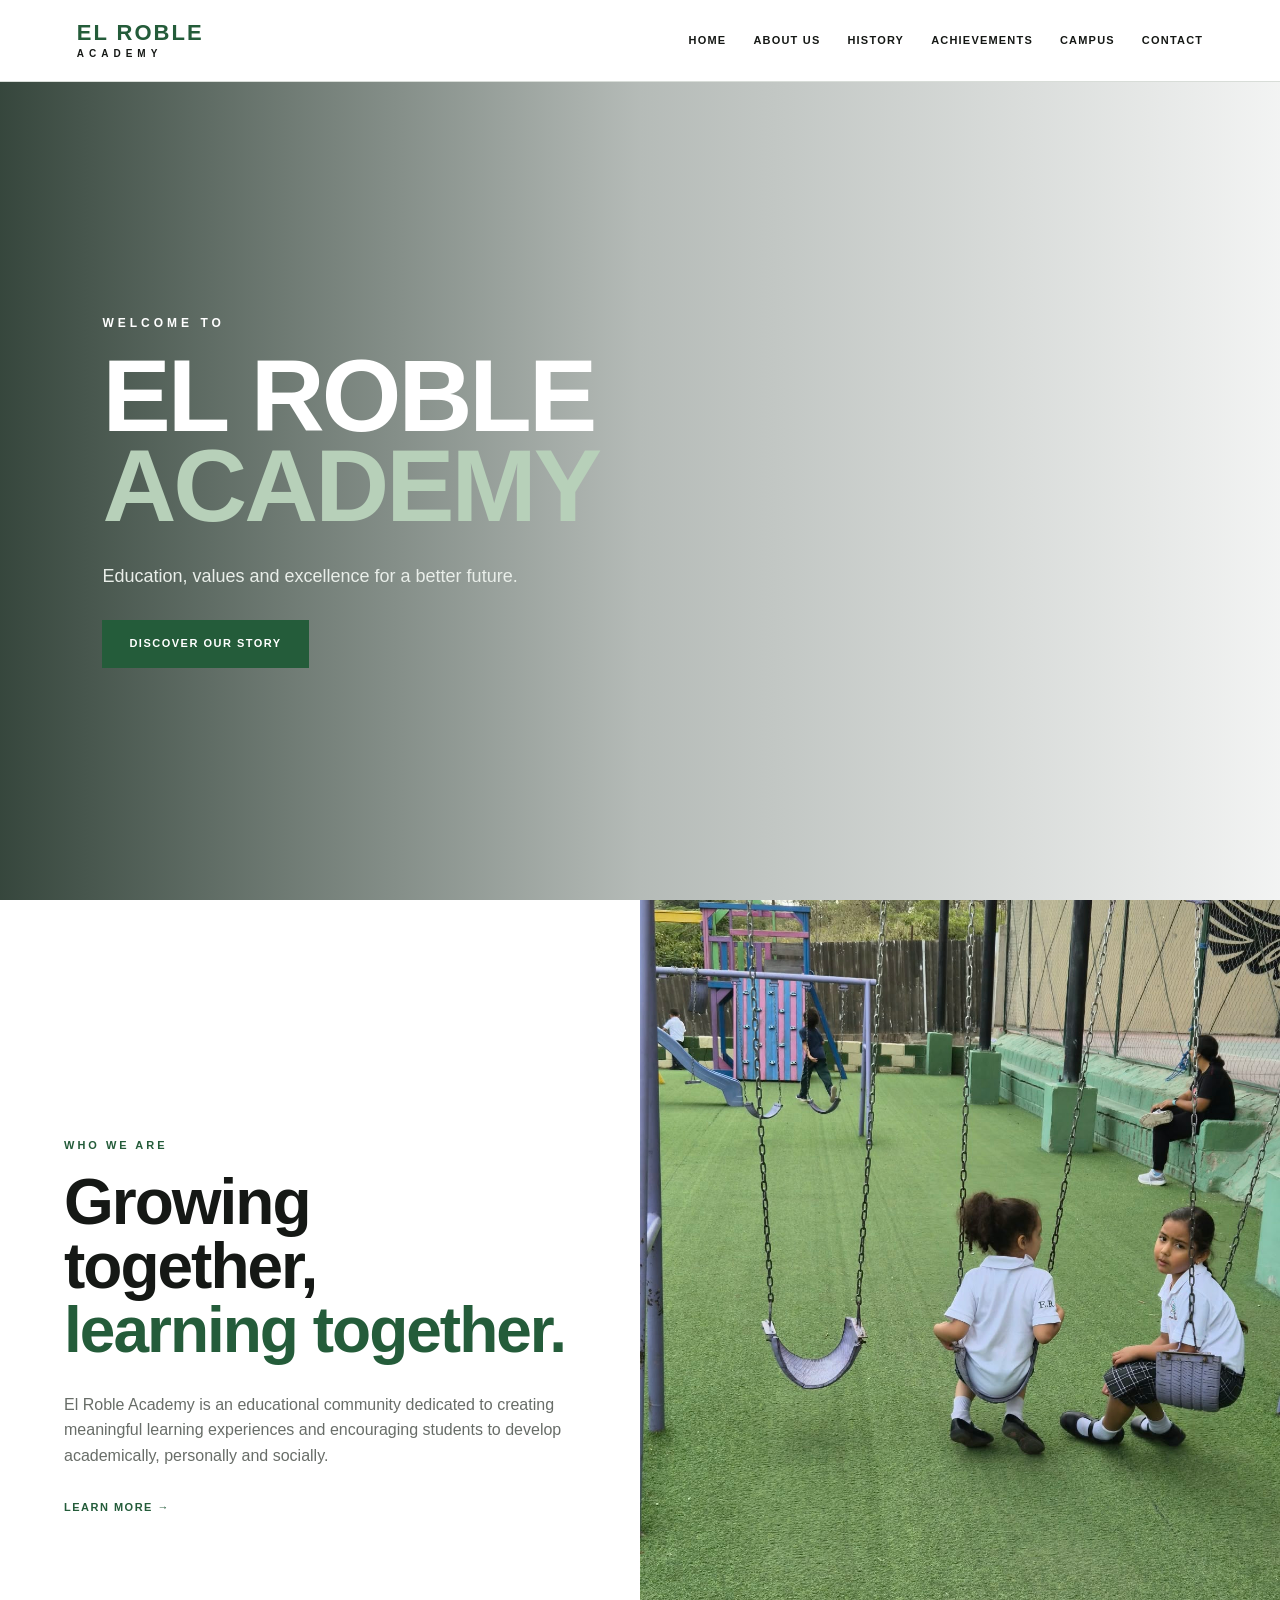
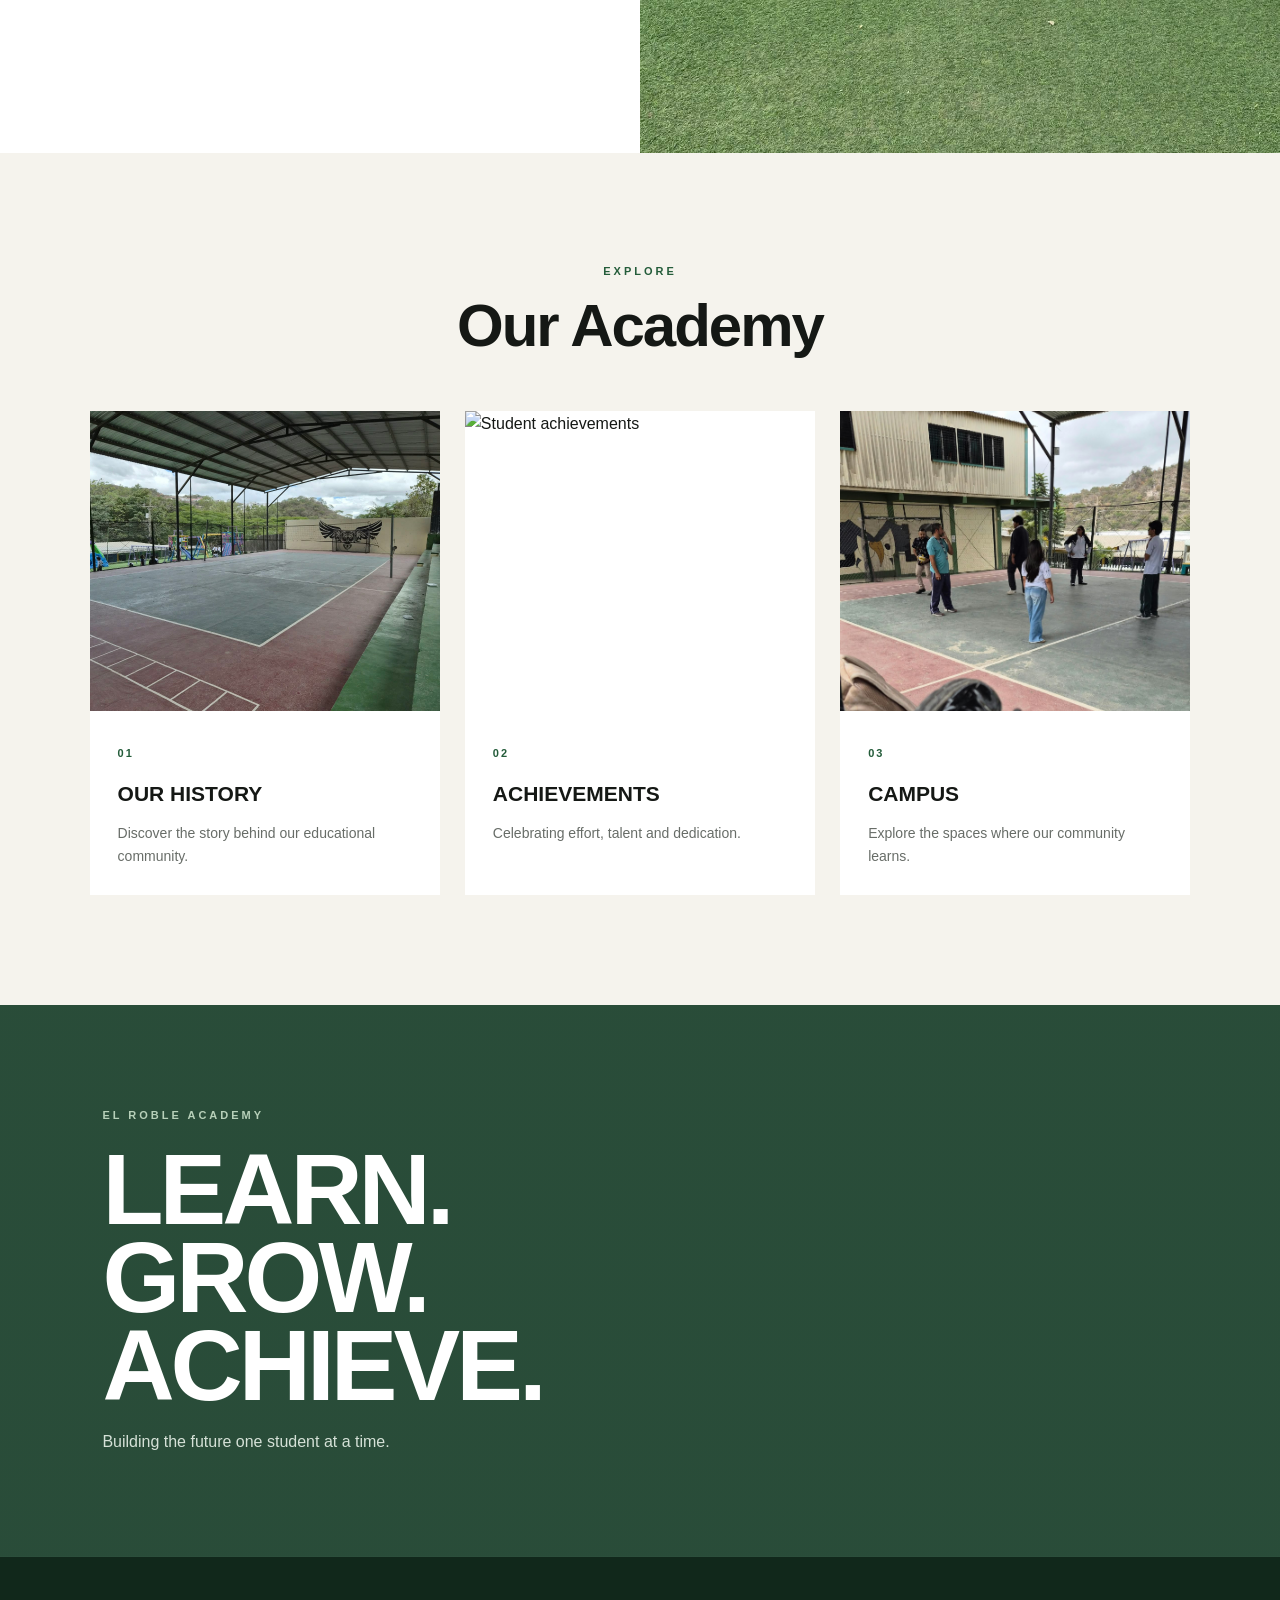
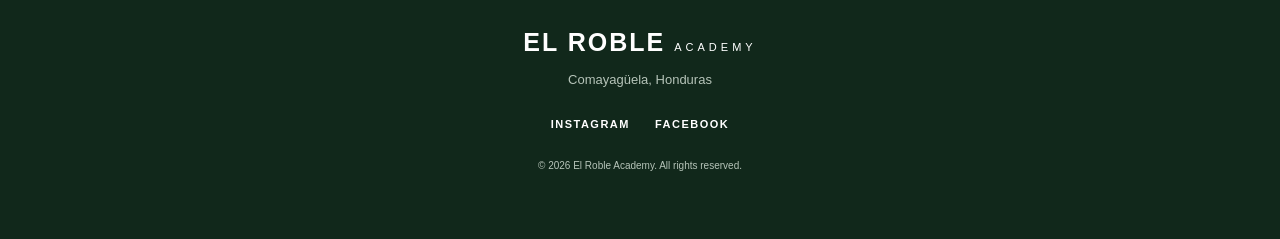
==== commit 1eac2889: "Update index.html" ====
--- a/index.html
+++ b/index.html
@@ -66,7 +66,7 @@
     </div>
 
     <div class="intro-image">
-        <img src="estudiantes.jpg" alt="Students at El Roble Academy">
+        <img src="character.jpeg" alt="Students at El Roble Academy">
     </div>
 
 </section>
@@ -82,7 +82,7 @@
     <div class="feature-grid">
 
         <a href="history.html" target="_blank" rel="noopener noreferrer" class="feature-card">
-            <img src="campus.jpg" alt="School campus">
+            <img src="campus.jpeg" alt="School campus">
 
             <div class="feature-content">
                 <span>01</span>
@@ -92,7 +92,7 @@
         </a>
 
         <a href="achievements.html" target="_blank" rel="noopener noreferrer" class="feature-card">
-            <img src="logros.jpg" alt="Student achievements">
+            <img src="achievements.jpeg" alt="Student achievements">
 
             <div class="feature-content">
                 <span>02</span>
@@ -102,7 +102,7 @@
         </a>
 
         <a href="campus.html" target="_blank" rel="noopener noreferrer" class="feature-card">
-            <img src="actividades.jpg" alt="School activities">
+            <img src="activities.jpeg" alt="School activities">
 
             <div class="feature-content">
                 <span>03</span>
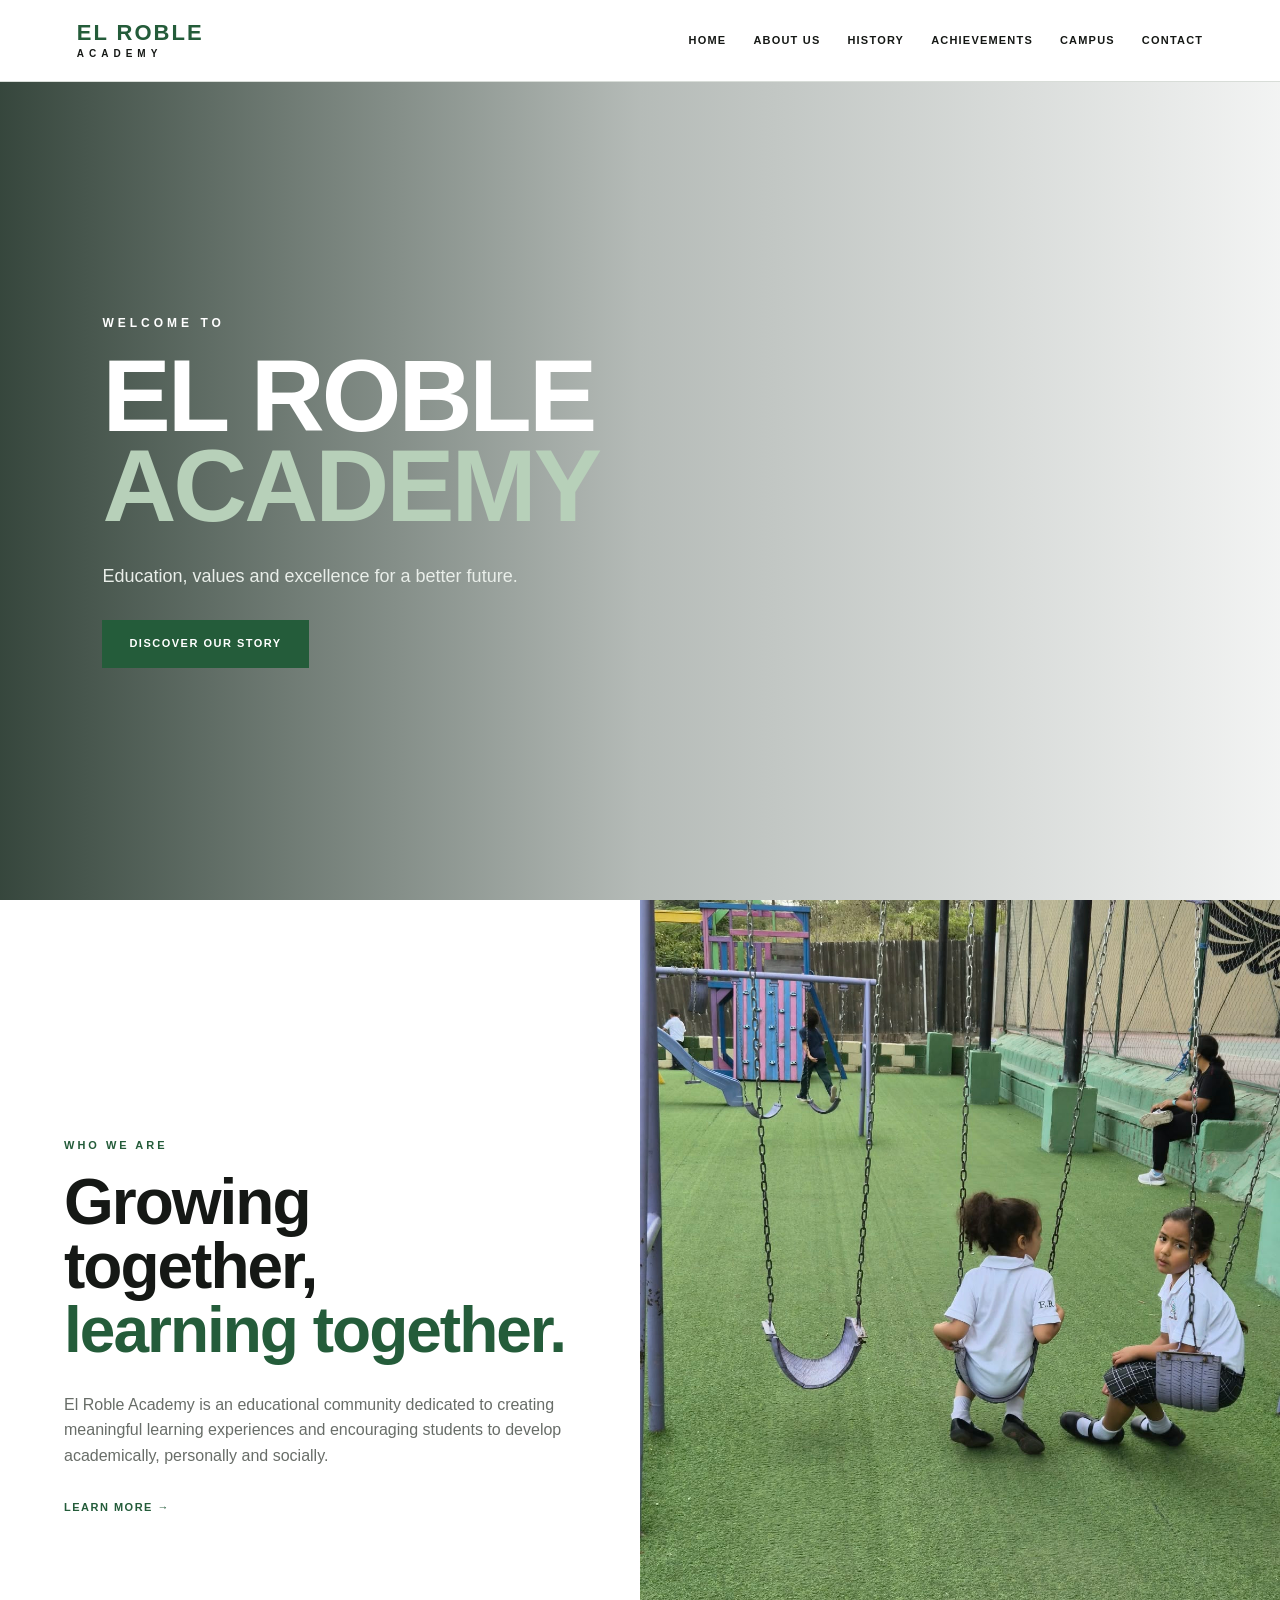
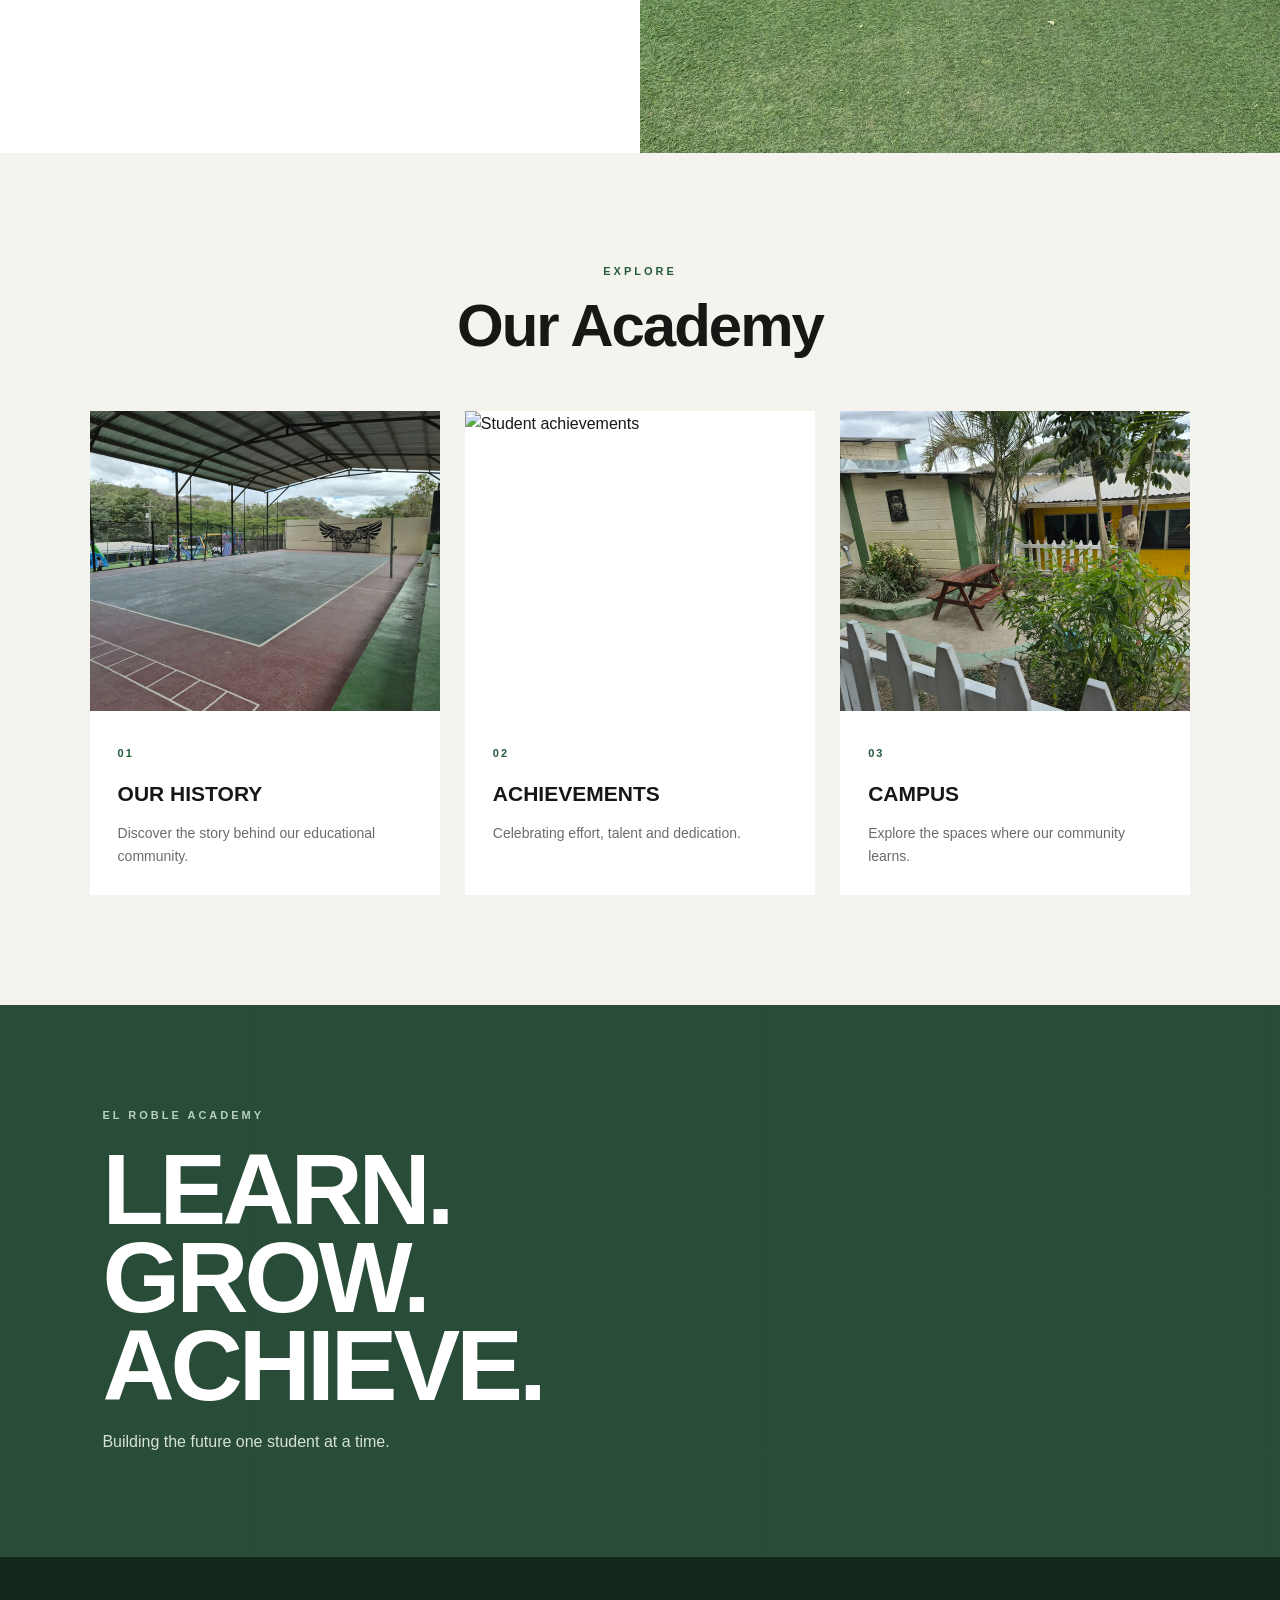
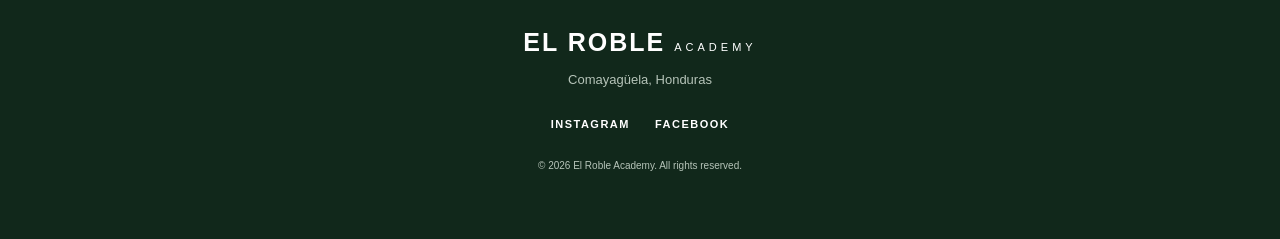
==== commit 10ae525a: "Update index.html" ====
--- a/index.html
+++ b/index.html
@@ -102,7 +102,7 @@
         </a>
 
         <a href="campus.html" target="_blank" rel="noopener noreferrer" class="feature-card">
-            <img src="activities.jpeg" alt="School activities">
+            <img src="comedor.jpeg" alt="School activities">
 
             <div class="feature-content">
                 <span>03</span>
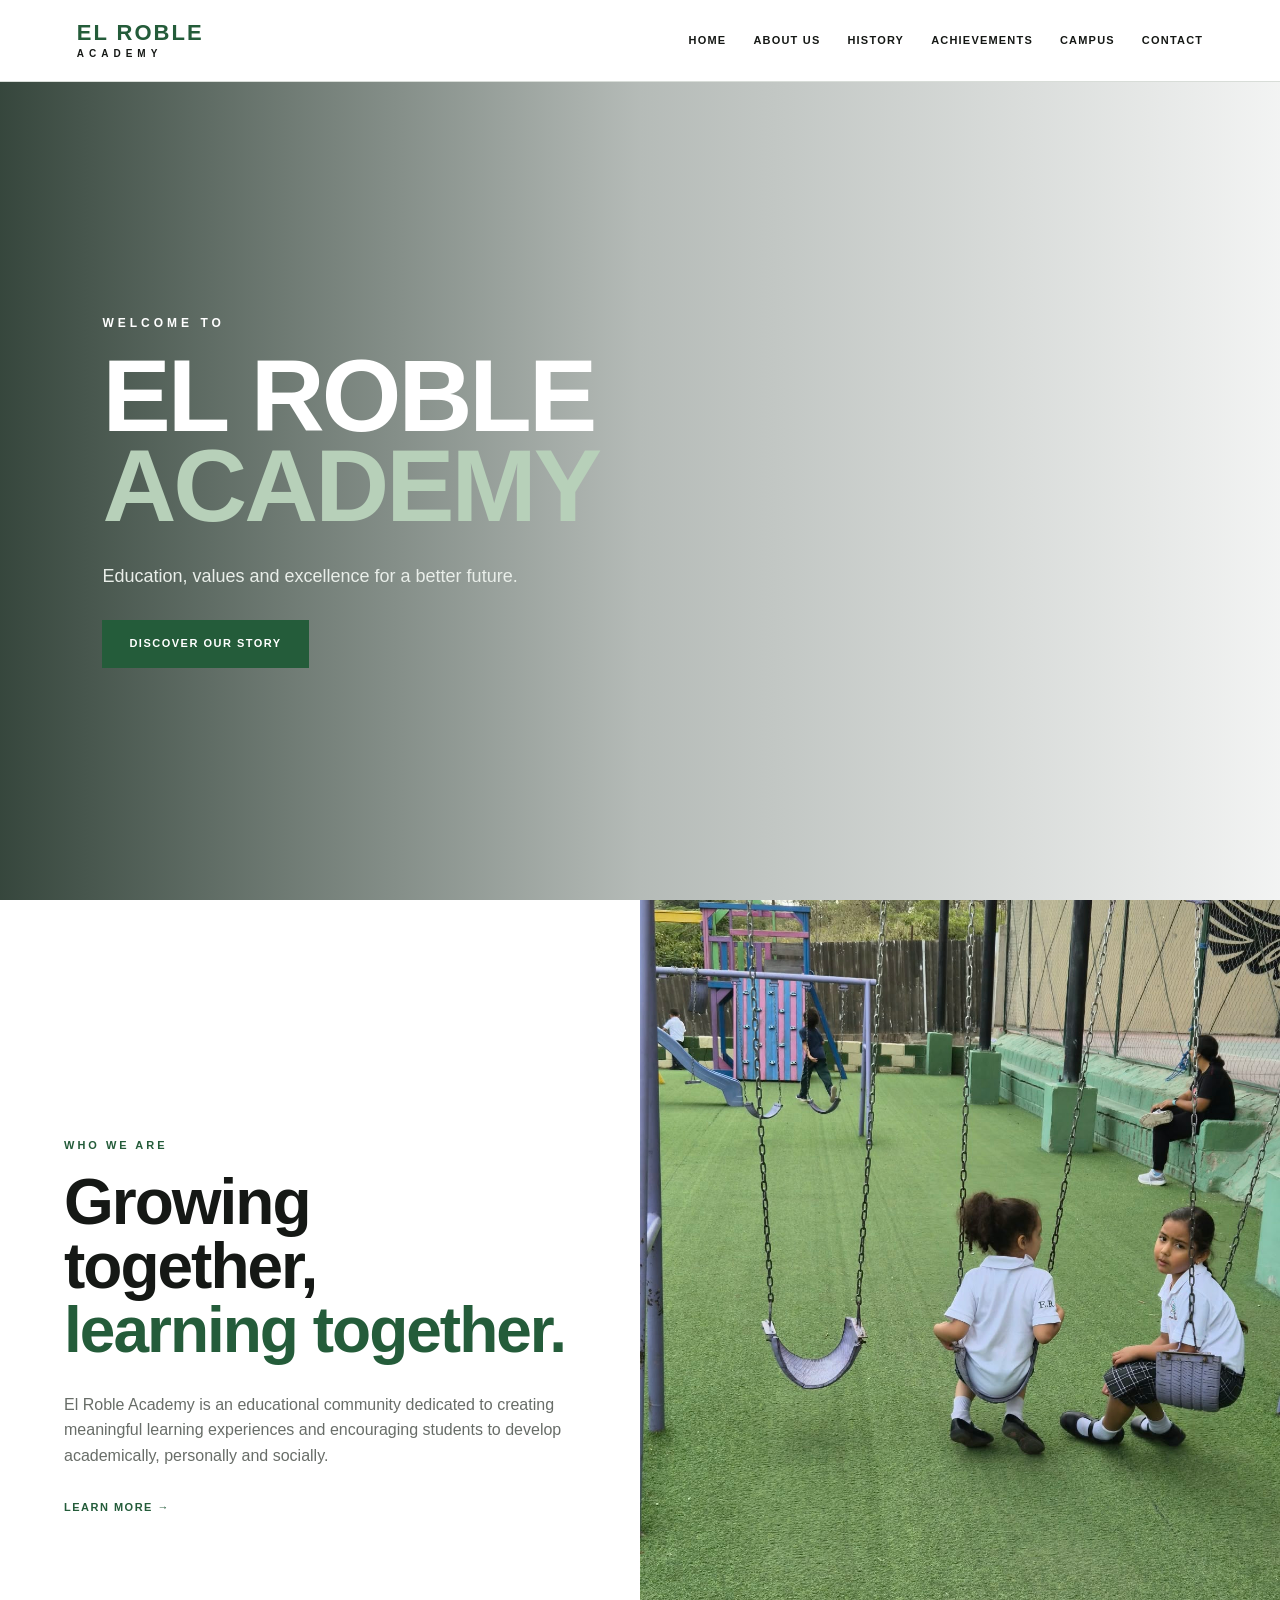
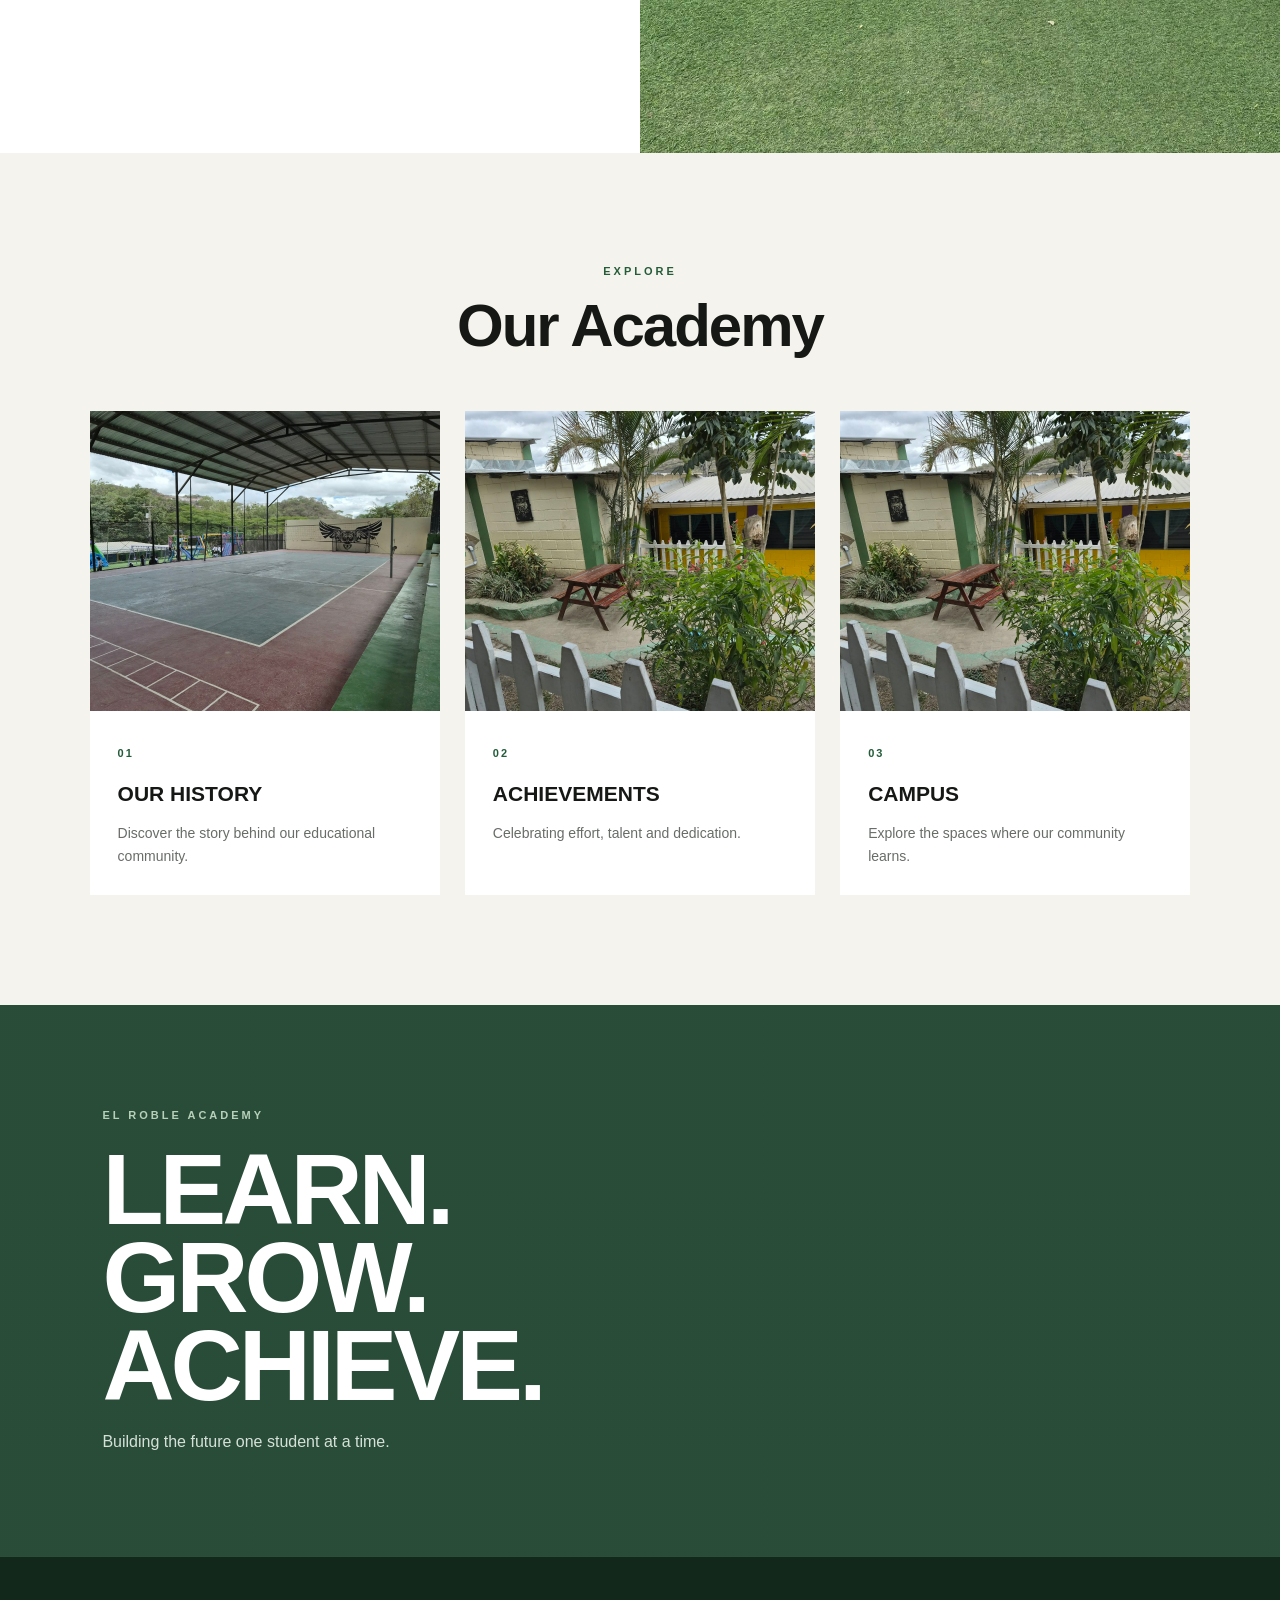
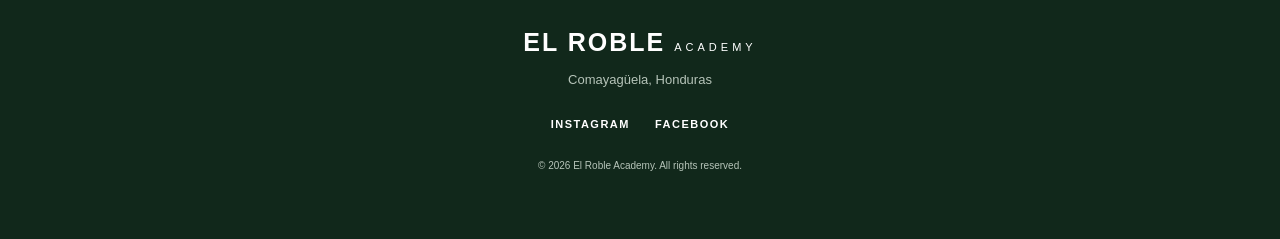
==== commit 3155f643: "Update index.html" ====
--- a/index.html
+++ b/index.html
@@ -92,7 +92,7 @@
         </a>
 
         <a href="achievements.html" target="_blank" rel="noopener noreferrer" class="feature-card">
-            <img src="achievements.jpeg" alt="Student achievements">
+            <img src="comedor.jpeg" alt="Student achievements">
 
             <div class="feature-content">
                 <span>02</span>
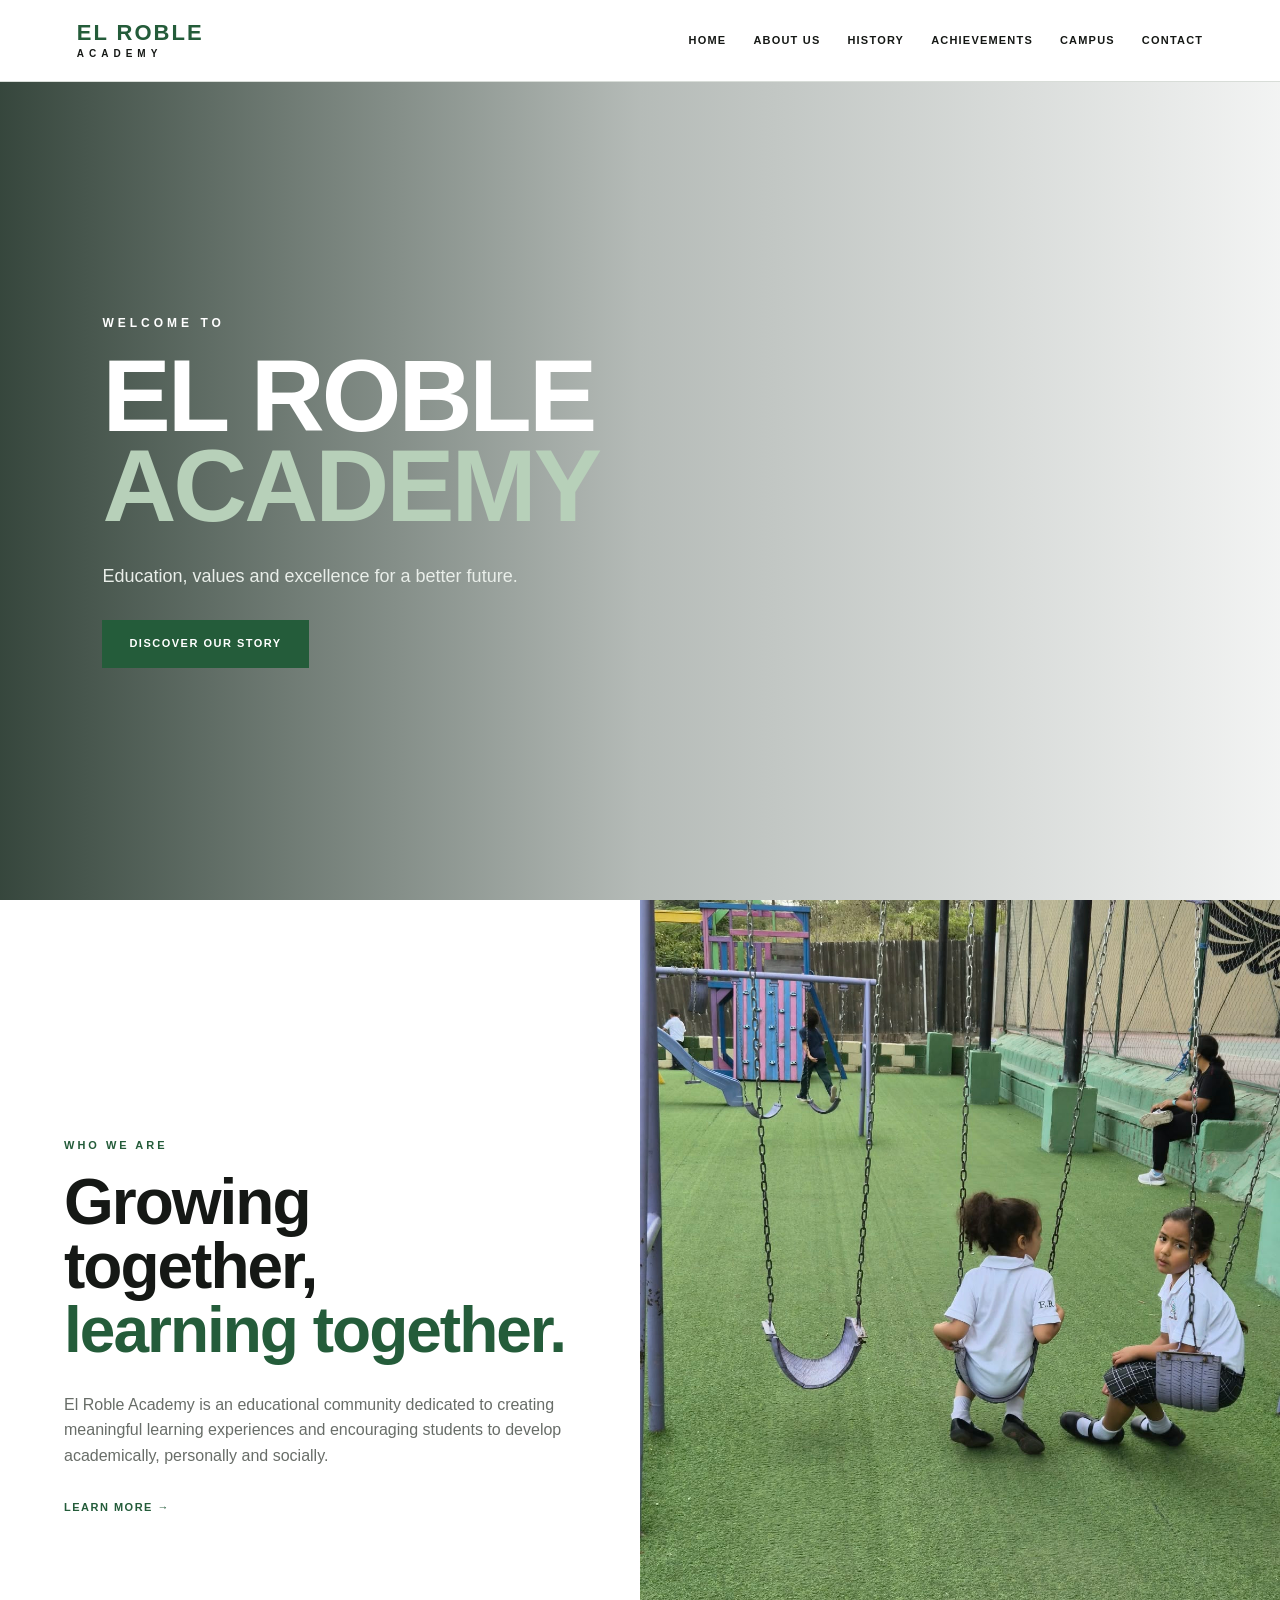
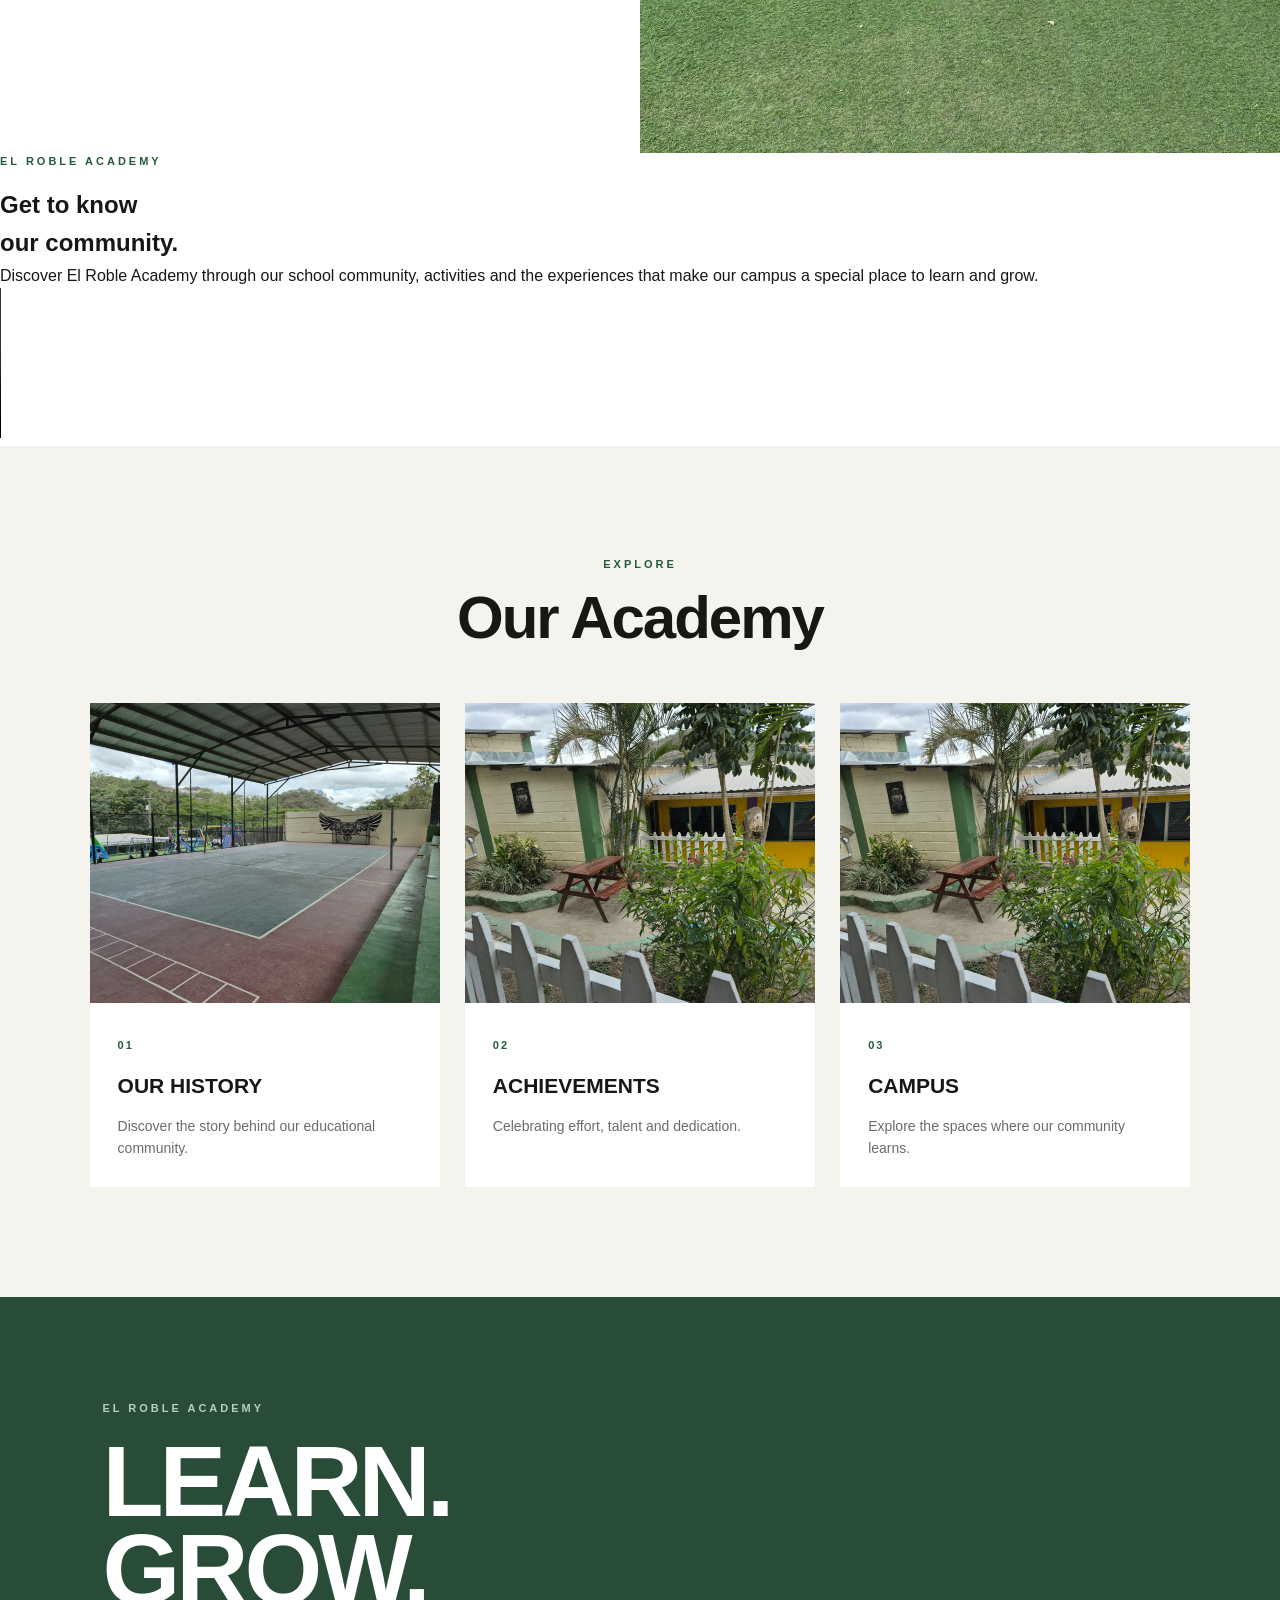
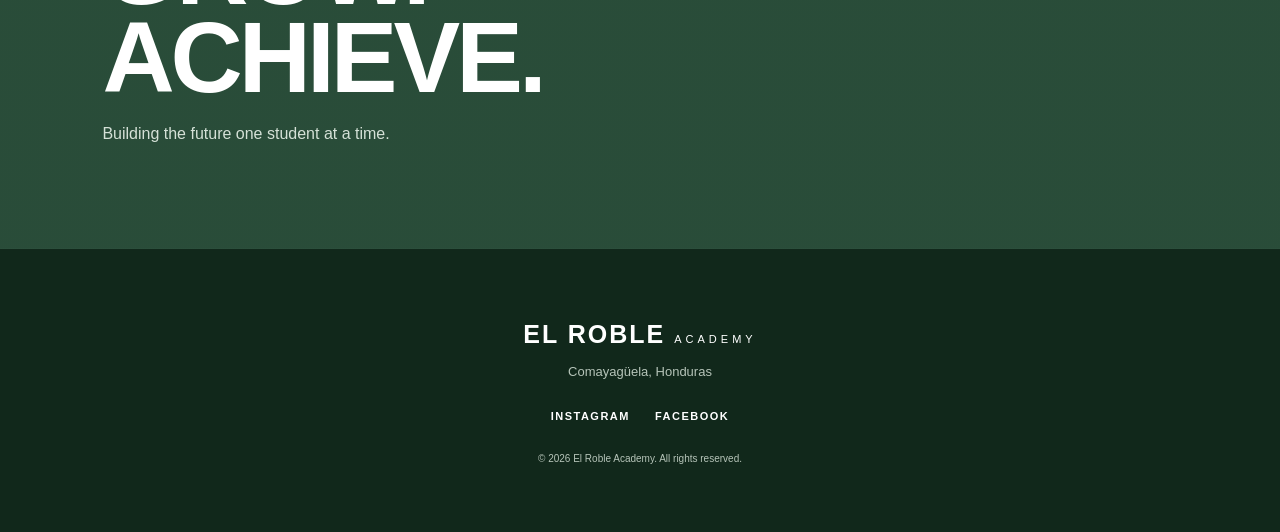
==== commit 982782d4: "Update index.html" ====
--- a/index.html
+++ b/index.html
@@ -71,6 +71,38 @@
 
 </section>
 
+    <section class="video-section">
+
+    <div class="video-container">
+
+        <div class="video-text">
+
+            <p class="section-label">EL ROBLE ACADEMY</p>
+
+            <h2>Get to know<br><span>our community.</span></h2>
+
+            <p>
+                Discover El Roble Academy through our school
+                community, activities and the experiences that
+                make our campus a special place to learn and grow.
+            </p>
+
+        </div>
+
+
+        <div class="video-box">
+
+            <video controls>
+                <source src="video.mp4" type="video/mp4">
+
+                Your browser does not support the video tag.
+            </video>
+
+        </div>
+
+    </div>
+
+</section>
 
 <section class="features-section">
 
